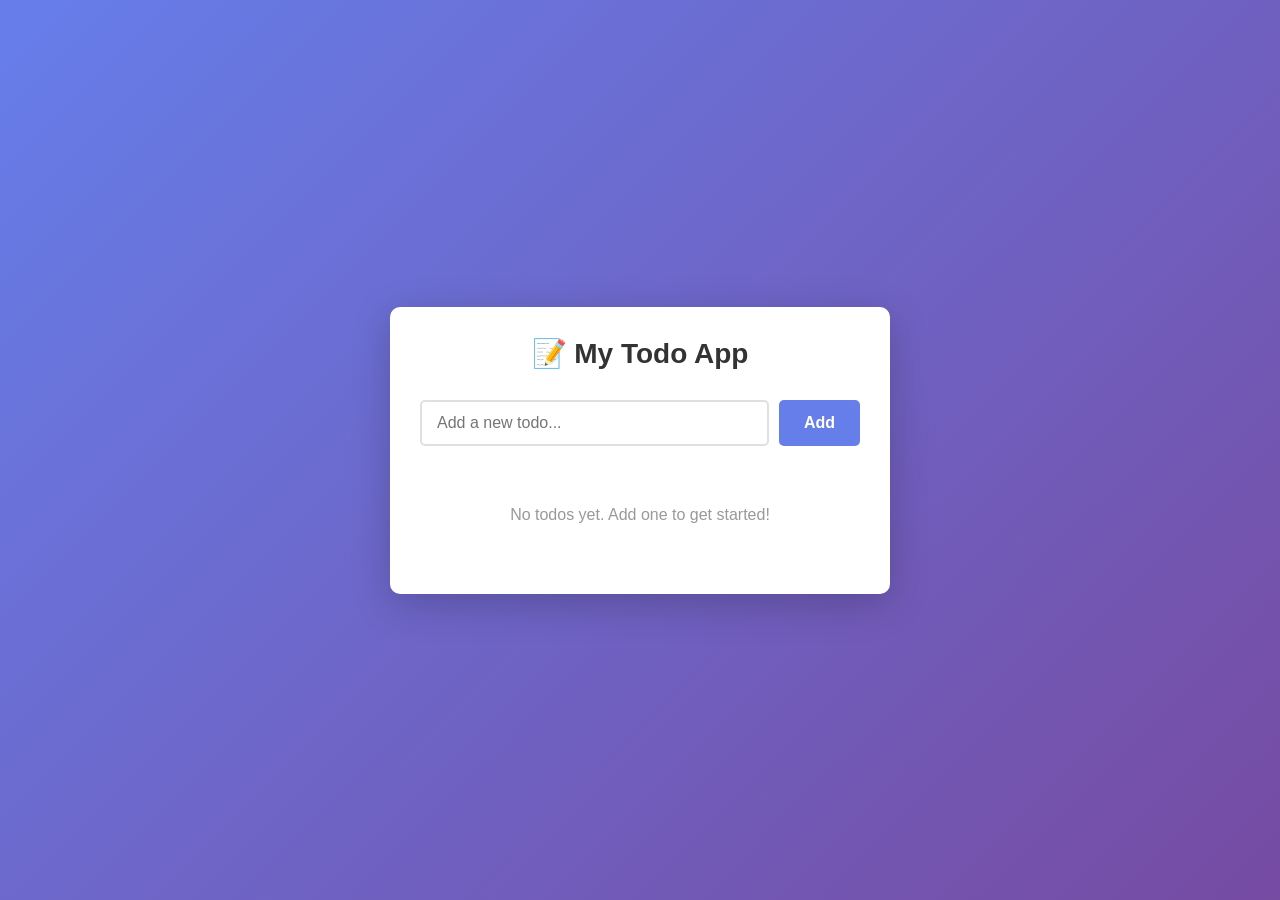
==== index.html @ 749473da "feat: 添加html文件" ====
<!DOCTYPE html>
<html lang="en">
<head>
    <meta charset="UTF-8">
    <meta name="viewport" content="width=device-width, initial-scale=1.0">
    <title>Simple Todo App</title>
    <style>
        * {
            margin: 0;
            padding: 0;
            box-sizing: border-box;
        }

        body {
            font-family: 'Segoe UI', Tahoma, Geneva, Verdana, sans-serif;
            background: linear-gradient(135deg, #667eea 0%, #764ba2 100%);
            min-height: 100vh;
            display: flex;
            justify-content: center;
            align-items: center;
            padding: 20px;
        }

        .container {
            background: white;
            border-radius: 10px;
            box-shadow: 0 10px 40px rgba(0, 0, 0, 0.2);
            width: 100%;
            max-width: 500px;
            padding: 30px;
        }

        h1 {
            color: #333;
            margin-bottom: 30px;
            text-align: center;
            font-size: 28px;
        }

        .input-container {
            display: flex;
            gap: 10px;
            margin-bottom: 20px;
        }

        #todoInput {
            flex: 1;
            padding: 12px 15px;
            border: 2px solid #e0e0e0;
            border-radius: 5px;
            font-size: 16px;
            transition: border-color 0.3s;
        }

        #todoInput:focus {
            outline: none;
            border-color: #667eea;
        }

        #addBtn {
            padding: 12px 25px;
            background: #667eea;
            color: white;
            border: none;
            border-radius: 5px;
            font-size: 16px;
            font-weight: bold;
            cursor: pointer;
            transition: background 0.3s;
        }

        #addBtn:hover {
            background: #5568d3;
        }

        #addBtn:active {
            transform: scale(0.98);
        }

        #todoList {
            list-style: none;
        }

        .todo-item {
            background: #f9f9f9;
            padding: 15px;
            margin-bottom: 10px;
            border-radius: 5px;
            display: flex;
            justify-content: space-between;
            align-items: center;
            border-left: 4px solid #667eea;
            transition: all 0.3s;
        }

        .todo-item:hover {
            background: #f0f0f0;
            box-shadow: 0 2px 8px rgba(0, 0, 0, 0.1);
        }

        .todo-text {
            color: #333;
            font-size: 16px;
            flex: 1;
        }

        .delete-btn {
            background: #ff6b6b;
            color: white;
            border: none;
            padding: 8px 12px;
            border-radius: 4px;
            cursor: pointer;
            font-size: 14px;
            transition: background 0.3s;
        }

        .delete-btn:hover {
            background: #ee5a52;
        }

        .empty-message {
            text-align: center;
            color: #999;
            padding: 40px 20px;
            font-size: 16px;
        }
    </style>
</head>
<body>
    <div class="container">
        <h1>📝 My Todo App</h1>
        
        <div class="input-container">
            <input 
                type="text" 
                id="todoInput" 
                placeholder="Add a new todo..."
            >
            <button id="addBtn">Add</button>
        </div>

        <ul id="todoList">
            <li class="empty-message">No todos yet. Add one to get started!</li>
        </ul>
    </div>

    <script>
        const todoInput = document.getElementById('todoInput');
        const addBtn = document.getElementById('addBtn');
        const todoList = document.getElementById('todoList');

        // Load todos from localStorage
        let todos = JSON.parse(localStorage.getItem('todos')) || [];

        // Render todos on page load
        renderTodos();

        // Add todo on button click
        addBtn.addEventListener('click', addTodo);

        // Add todo on Enter key press
        todoInput.addEventListener('keypress', (e) => {
            if (e.key === 'Enter') {
                addTodo();
            }
        });

        function addTodo() {
            const todoText = todoInput.value.trim();

            // Validate input
            if (todoText === '') {
                alert('Please enter a todo!');
                return;
            }

            // Add todo to array
            todos.push({
                id: Date.now(),
                text: todoText
            });

            // Save to localStorage
            saveTodos();

            // Clear input
            todoInput.value = '';
            todoInput.focus();

            // Re-render todos
            renderTodos();
        }

        function deleteTodo(id) {
            todos = todos.filter(todo => todo.id !== id);
            saveTodos();
            renderTodos();
        }

        function renderTodos() {
            todoList.innerHTML = '';

            if (todos.length === 0) {
                todoList.innerHTML = '<li class="empty-message">No todos yet. Add one to get started!</li>';
                return;
            }

            todos.forEach(todo => {
                const li = document.createElement('li');
                li.className = 'todo-item';
                li.innerHTML = `
                    <span class="todo-text">${escapeHtml(todo.text)}</span>
                    <button class="delete-btn" onclick="deleteTodo(${todo.id})">Delete</button>
                `;
                todoList.appendChild(li);
            });
        }

        function saveTodos() {
            localStorage.setItem('todos', JSON.stringify(todos));
        }

        function escapeHtml(text) {
            const div = document.createElement('div');
            div.textContent = text;
            return div.innerHTML;
        }
    </script>
</body>
</html>
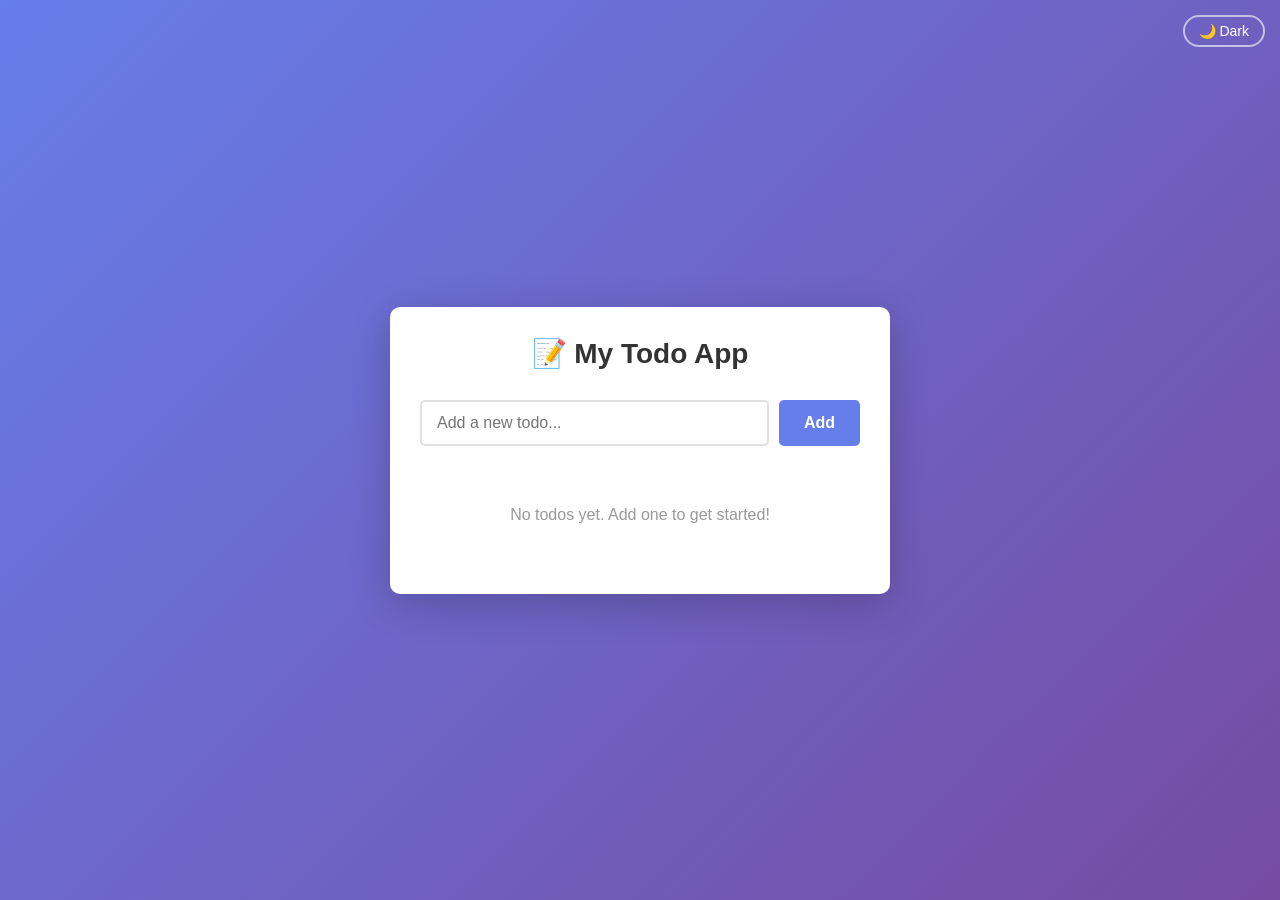
==== commit fb85bd33: "feat: 添加暗黑模式支持" ====
--- a/index.html
+++ b/index.html
@@ -125,9 +125,73 @@
             padding: 40px 20px;
             font-size: 16px;
         }
+
+        /* Dark theme */
+        body.dark {
+            background: linear-gradient(135deg, #1a1a2e 0%, #16213e 100%);
+        }
+
+        body.dark .container {
+            background: #1e1e2e;
+            box-shadow: 0 10px 40px rgba(0, 0, 0, 0.5);
+        }
+
+        body.dark h1 {
+            color: #e0e0e0;
+        }
+
+        body.dark #todoInput {
+            background: #2a2a3e;
+            border-color: #444;
+            color: #e0e0e0;
+        }
+
+        body.dark #todoInput:focus {
+            border-color: #667eea;
+        }
+
+        body.dark #todoInput::placeholder {
+            color: #888;
+        }
+
+        body.dark .todo-item {
+            background: #2a2a3e;
+        }
+
+        body.dark .todo-item:hover {
+            background: #333350;
+        }
+
+        body.dark .todo-text {
+            color: #e0e0e0;
+        }
+
+        body.dark .empty-message {
+            color: #666;
+        }
+
+        /* Theme toggle button */
+        .theme-toggle {
+            position: absolute;
+            top: 15px;
+            right: 15px;
+            background: none;
+            border: 2px solid rgba(255, 255, 255, 0.6);
+            border-radius: 20px;
+            padding: 6px 14px;
+            font-size: 14px;
+            cursor: pointer;
+            color: white;
+            transition: all 0.3s;
+        }
+
+        .theme-toggle:hover {
+            background: rgba(255, 255, 255, 0.15);
+        }
     </style>
 </head>
 <body>
+    <button class="theme-toggle" id="themeToggle">🌙 Dark</button>
     <div class="container">
         <h1>📝 My Todo App</h1>
         
@@ -149,6 +213,20 @@
         const todoInput = document.getElementById('todoInput');
         const addBtn = document.getElementById('addBtn');
         const todoList = document.getElementById('todoList');
+        const themeToggle = document.getElementById('themeToggle');
+
+        // Load and apply saved theme
+        if (localStorage.getItem('theme') === 'dark') {
+            document.body.classList.add('dark');
+            themeToggle.textContent = '☀️ Light';
+        }
+
+        themeToggle.addEventListener('click', () => {
+            document.body.classList.toggle('dark');
+            const isDark = document.body.classList.contains('dark');
+            themeToggle.textContent = isDark ? '☀️ Light' : '🌙 Dark';
+            localStorage.setItem('theme', isDark ? 'dark' : 'light');
+        });
 
         // Load todos from localStorage
         let todos = JSON.parse(localStorage.getItem('todos')) || [];
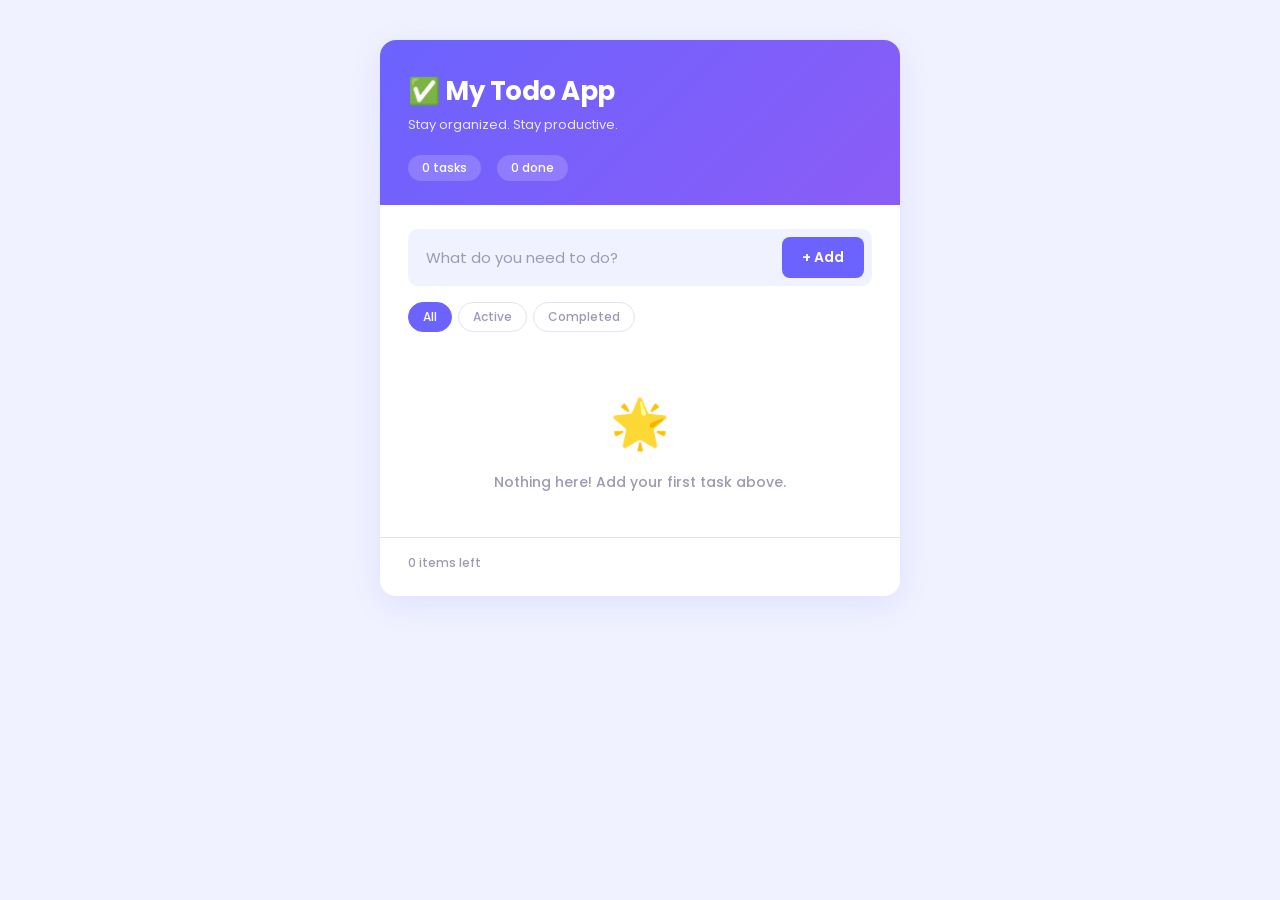
==== commit 2b308e7e: "Redesign todo app with modern UI, animations, and improved UX Agent-Logs-Url: https://github.com/luo" ====
--- a/index.html
+++ b/index.html
@@ -3,8 +3,28 @@
 <head>
     <meta charset="UTF-8">
     <meta name="viewport" content="width=device-width, initial-scale=1.0">
-    <title>Simple Todo App</title>
+    <title>My Todo App</title>
+    <link rel="preconnect" href="https://fonts.googleapis.com">
+    <link rel="preconnect" href="https://fonts.gstatic.com" crossorigin>
+    <link href="https://fonts.googleapis.com/css2?family=Poppins:wght@400;500;600;700&display=swap" rel="stylesheet">
     <style>
+        :root {
+            --primary: #6c63ff;
+            --primary-dark: #5a52d5;
+            --primary-light: #ede9ff;
+            --danger: #ff5c5c;
+            --danger-dark: #e04444;
+            --success: #2ec27e;
+            --bg: #f0f2ff;
+            --card: #ffffff;
+            --text: #2d2d48;
+            --text-muted: #9b9bb4;
+            --border: #e2e4f0;
+            --shadow: 0 8px 32px rgba(108, 99, 255, 0.12);
+            --radius: 16px;
+            --radius-sm: 10px;
+        }
+
         * {
             margin: 0;
             padding: 0;
@@ -12,287 +32,493 @@
         }
 
         body {
-            font-family: 'Segoe UI', Tahoma, Geneva, Verdana, sans-serif;
-            background: linear-gradient(135deg, #667eea 0%, #764ba2 100%);
+            font-family: 'Poppins', sans-serif;
+            background: var(--bg);
             min-height: 100vh;
             display: flex;
             justify-content: center;
-            align-items: center;
-            padding: 20px;
+            align-items: flex-start;
+            padding: 40px 20px;
         }
 
         .container {
-            background: white;
-            border-radius: 10px;
-            box-shadow: 0 10px 40px rgba(0, 0, 0, 0.2);
+            background: var(--card);
+            border-radius: var(--radius);
+            box-shadow: var(--shadow);
             width: 100%;
-            max-width: 500px;
-            padding: 30px;
-        }
-
-        h1 {
-            color: #333;
-            margin-bottom: 30px;
-            text-align: center;
-            font-size: 28px;
-        }
-
-        .input-container {
+            max-width: 520px;
+            overflow: hidden;
+        }
+
+        /* Header */
+        .app-header {
+            background: linear-gradient(135deg, var(--primary) 0%, #8b5cf6 100%);
+            padding: 32px 28px 24px;
+            color: white;
+        }
+
+        .app-header h1 {
+            font-size: 26px;
+            font-weight: 700;
+            letter-spacing: -0.5px;
+            margin-bottom: 4px;
+        }
+
+        .app-header .subtitle {
+            font-size: 13px;
+            font-weight: 400;
+            opacity: 0.85;
+        }
+
+        .stats-row {
+            display: flex;
+            gap: 16px;
+            margin-top: 20px;
+        }
+
+        .stat-badge {
+            background: rgba(255, 255, 255, 0.18);
+            border-radius: 20px;
+            padding: 4px 14px;
+            font-size: 12px;
+            font-weight: 500;
+            backdrop-filter: blur(4px);
+        }
+
+        /* Input area */
+        .input-section {
+            padding: 24px 28px 16px;
+        }
+
+        .input-wrapper {
             display: flex;
             gap: 10px;
-            margin-bottom: 20px;
+            background: var(--bg);
+            border-radius: var(--radius-sm);
+            padding: 6px 6px 6px 16px;
+            border: 2px solid transparent;
+            transition: border-color 0.25s, box-shadow 0.25s;
+        }
+
+        .input-wrapper:focus-within {
+            border-color: var(--primary);
+            box-shadow: 0 0 0 4px var(--primary-light);
+            background: #fff;
         }
 
         #todoInput {
             flex: 1;
-            padding: 12px 15px;
-            border: 2px solid #e0e0e0;
-            border-radius: 5px;
-            font-size: 16px;
-            transition: border-color 0.3s;
-        }
-
-        #todoInput:focus {
+            border: none;
+            background: transparent;
+            font-family: 'Poppins', sans-serif;
+            font-size: 15px;
+            color: var(--text);
             outline: none;
-            border-color: #667eea;
+        }
+
+        #todoInput::placeholder {
+            color: var(--text-muted);
         }
 
         #addBtn {
-            padding: 12px 25px;
-            background: #667eea;
+            padding: 10px 20px;
+            background: var(--primary);
             color: white;
             border: none;
-            border-radius: 5px;
-            font-size: 16px;
-            font-weight: bold;
+            border-radius: 8px;
+            font-family: 'Poppins', sans-serif;
+            font-size: 14px;
+            font-weight: 600;
             cursor: pointer;
-            transition: background 0.3s;
+            transition: background 0.2s, transform 0.15s, box-shadow 0.2s;
+            white-space: nowrap;
         }
 
         #addBtn:hover {
-            background: #5568d3;
+            background: var(--primary-dark);
+            box-shadow: 0 4px 12px rgba(108, 99, 255, 0.35);
         }
 
         #addBtn:active {
-            transform: scale(0.98);
+            transform: scale(0.96);
+        }
+
+        /* Filter tabs */
+        .filter-tabs {
+            display: flex;
+            gap: 6px;
+            padding: 0 28px 16px;
+        }
+
+        .filter-tab {
+            padding: 5px 14px;
+            border-radius: 20px;
+            font-family: 'Poppins', sans-serif;
+            font-size: 12px;
+            font-weight: 500;
+            cursor: pointer;
+            border: 1.5px solid var(--border);
+            background: transparent;
+            color: var(--text-muted);
+            transition: all 0.2s;
+        }
+
+        .filter-tab.active,
+        .filter-tab:hover {
+            background: var(--primary);
+            border-color: var(--primary);
+            color: #fff;
+        }
+
+        /* Todo list */
+        .list-section {
+            padding: 0 28px;
         }
 
         #todoList {
             list-style: none;
+            min-height: 60px;
+        }
+
+        @keyframes slideIn {
+            from {
+                opacity: 0;
+                transform: translateY(-12px) scale(0.97);
+            }
+            to {
+                opacity: 1;
+                transform: translateY(0) scale(1);
+            }
+        }
+
+        @keyframes slideOut {
+            from {
+                opacity: 1;
+                transform: translateX(0) scale(1);
+                max-height: 80px;
+                margin-bottom: 10px;
+            }
+            to {
+                opacity: 0;
+                transform: translateX(30px) scale(0.95);
+                max-height: 0;
+                margin-bottom: 0;
+            }
         }
 
         .todo-item {
-            background: #f9f9f9;
-            padding: 15px;
+            background: #fafafe;
+            padding: 14px 16px;
             margin-bottom: 10px;
-            border-radius: 5px;
+            border-radius: var(--radius-sm);
+            display: flex;
+            align-items: center;
+            gap: 12px;
+            border: 1.5px solid var(--border);
+            transition: border-color 0.2s, box-shadow 0.2s, background 0.2s;
+            animation: slideIn 0.28s cubic-bezier(0.34, 1.4, 0.64, 1) both;
+        }
+
+        .todo-item:hover {
+            border-color: var(--primary);
+            box-shadow: 0 2px 12px rgba(108, 99, 255, 0.1);
+            background: #fff;
+        }
+
+        .todo-item.removing {
+            animation: slideOut 0.25s ease forwards;
+            pointer-events: none;
+        }
+
+        /* Checkbox */
+        .todo-check {
+            appearance: none;
+            -webkit-appearance: none;
+            width: 20px;
+            height: 20px;
+            min-width: 20px;
+            border-radius: 6px;
+            border: 2px solid var(--border);
+            cursor: pointer;
+            display: grid;
+            place-items: center;
+            transition: background 0.2s, border-color 0.2s;
+            background: #fff;
+        }
+
+        .todo-check:checked {
+            background: var(--success);
+            border-color: var(--success);
+        }
+
+        .todo-check:checked::after {
+            content: '';
+            width: 5px;
+            height: 9px;
+            border: 2px solid white;
+            border-top: none;
+            border-left: none;
+            transform: rotate(45deg) translate(-1px, -1px);
+        }
+
+        .todo-check:hover:not(:checked) {
+            border-color: var(--primary);
+        }
+
+        .todo-text {
+            color: var(--text);
+            font-size: 15px;
+            font-weight: 400;
+            flex: 1;
+            word-break: break-word;
+            transition: color 0.2s, text-decoration 0.2s;
+        }
+
+        .todo-item.completed .todo-text {
+            color: var(--text-muted);
+            text-decoration: line-through;
+        }
+
+        .delete-btn {
+            background: transparent;
+            color: var(--text-muted);
+            border: none;
+            width: 30px;
+            height: 30px;
+            border-radius: 8px;
+            cursor: pointer;
+            font-size: 16px;
+            display: grid;
+            place-items: center;
+            flex-shrink: 0;
+            transition: background 0.2s, color 0.2s;
+        }
+
+        .delete-btn:hover {
+            background: #fff0f0;
+            color: var(--danger);
+        }
+
+        /* Empty state */
+        .empty-state {
+            text-align: center;
+            padding: 40px 20px 28px;
+        }
+
+        .empty-state .empty-icon {
+            font-size: 48px;
+            display: block;
+            margin-bottom: 12px;
+            animation: float 3s ease-in-out infinite;
+        }
+
+        @keyframes float {
+            0%, 100% { transform: translateY(0); }
+            50% { transform: translateY(-8px); }
+        }
+
+        .empty-state p {
+            color: var(--text-muted);
+            font-size: 14px;
+            font-weight: 500;
+        }
+
+        /* Footer */
+        .app-footer {
             display: flex;
             justify-content: space-between;
             align-items: center;
-            border-left: 4px solid #667eea;
-            transition: all 0.3s;
-        }
-
-        .todo-item:hover {
-            background: #f0f0f0;
-            box-shadow: 0 2px 8px rgba(0, 0, 0, 0.1);
-        }
-
-        .todo-text {
-            color: #333;
-            font-size: 16px;
-            flex: 1;
-        }
-
-        .delete-btn {
-            background: #ff6b6b;
-            color: white;
+            padding: 16px 28px 24px;
+            border-top: 1.5px solid var(--border);
+            margin-top: 16px;
+        }
+
+        .footer-count {
+            font-size: 12px;
+            color: var(--text-muted);
+            font-weight: 500;
+        }
+
+        #clearCompletedBtn {
+            background: transparent;
             border: none;
-            padding: 8px 12px;
-            border-radius: 4px;
+            font-family: 'Poppins', sans-serif;
+            font-size: 12px;
+            font-weight: 500;
+            color: var(--danger);
             cursor: pointer;
-            font-size: 14px;
-            transition: background 0.3s;
-        }
-
-        .delete-btn:hover {
-            background: #ee5a52;
-        }
-
-        .empty-message {
-            text-align: center;
-            color: #999;
-            padding: 40px 20px;
-            font-size: 16px;
-        }
-
-        /* Dark theme */
-        body.dark {
-            background: linear-gradient(135deg, #1a1a2e 0%, #16213e 100%);
-        }
-
-        body.dark .container {
-            background: #1e1e2e;
-            box-shadow: 0 10px 40px rgba(0, 0, 0, 0.5);
-        }
-
-        body.dark h1 {
-            color: #e0e0e0;
-        }
-
-        body.dark #todoInput {
-            background: #2a2a3e;
-            border-color: #444;
-            color: #e0e0e0;
-        }
-
-        body.dark #todoInput:focus {
-            border-color: #667eea;
-        }
-
-        body.dark #todoInput::placeholder {
-            color: #888;
-        }
-
-        body.dark .todo-item {
-            background: #2a2a3e;
-        }
-
-        body.dark .todo-item:hover {
-            background: #333350;
-        }
-
-        body.dark .todo-text {
-            color: #e0e0e0;
-        }
-
-        body.dark .empty-message {
-            color: #666;
-        }
-
-        /* Theme toggle button */
-        .theme-toggle {
-            position: absolute;
-            top: 15px;
-            right: 15px;
-            background: none;
-            border: 2px solid rgba(255, 255, 255, 0.6);
-            border-radius: 20px;
-            padding: 6px 14px;
-            font-size: 14px;
-            cursor: pointer;
-            color: white;
-            transition: all 0.3s;
-        }
-
-        .theme-toggle:hover {
-            background: rgba(255, 255, 255, 0.15);
+            padding: 4px 8px;
+            border-radius: 6px;
+            transition: background 0.2s;
+            display: none;
+        }
+
+        #clearCompletedBtn:hover {
+            background: #fff0f0;
         }
     </style>
 </head>
 <body>
-    <button class="theme-toggle" id="themeToggle">🌙 Dark</button>
     <div class="container">
-        <h1>📝 My Todo App</h1>
-        
-        <div class="input-container">
-            <input 
-                type="text" 
-                id="todoInput" 
-                placeholder="Add a new todo..."
-            >
-            <button id="addBtn">Add</button>
+        <header class="app-header">
+            <h1>✅ My Todo App</h1>
+            <p class="subtitle">Stay organized. Stay productive.</p>
+            <div class="stats-row">
+                <span class="stat-badge" id="totalBadge">0 tasks</span>
+                <span class="stat-badge" id="doneBadge">0 done</span>
+            </div>
+        </header>
+
+        <section class="input-section">
+            <div class="input-wrapper">
+                <input
+                    type="text"
+                    id="todoInput"
+                    placeholder="What do you need to do?"
+                    autocomplete="off"
+                >
+                <button id="addBtn">+ Add</button>
+            </div>
+        </section>
+
+        <div class="filter-tabs">
+            <button class="filter-tab active" data-filter="all">All</button>
+            <button class="filter-tab" data-filter="active">Active</button>
+            <button class="filter-tab" data-filter="completed">Completed</button>
         </div>
 
-        <ul id="todoList">
-            <li class="empty-message">No todos yet. Add one to get started!</li>
-        </ul>
+        <section class="list-section">
+            <ul id="todoList"></ul>
+        </section>
+
+        <footer class="app-footer">
+            <span class="footer-count" id="footerCount"></span>
+            <button id="clearCompletedBtn">Clear completed</button>
+        </footer>
     </div>
 
     <script>
         const todoInput = document.getElementById('todoInput');
         const addBtn = document.getElementById('addBtn');
         const todoList = document.getElementById('todoList');
-        const themeToggle = document.getElementById('themeToggle');
-
-        // Load and apply saved theme
-        if (localStorage.getItem('theme') === 'dark') {
-            document.body.classList.add('dark');
-            themeToggle.textContent = '☀️ Light';
-        }
-
-        themeToggle.addEventListener('click', () => {
-            document.body.classList.toggle('dark');
-            const isDark = document.body.classList.contains('dark');
-            themeToggle.textContent = isDark ? '☀️ Light' : '🌙 Dark';
-            localStorage.setItem('theme', isDark ? 'dark' : 'light');
+        const totalBadge = document.getElementById('totalBadge');
+        const doneBadge = document.getElementById('doneBadge');
+        const footerCount = document.getElementById('footerCount');
+        const clearCompletedBtn = document.getElementById('clearCompletedBtn');
+        const filterTabs = document.querySelectorAll('.filter-tab');
+
+        let todos = JSON.parse(localStorage.getItem('todos')) || [];
+        let currentFilter = 'all';
+
+        // Migrate old todos that may not have a `completed` field
+        todos = todos.map(t => ({ ...t, completed: t.completed ?? false }));
+
+        renderTodos();
+
+        addBtn.addEventListener('click', addTodo);
+        todoInput.addEventListener('keypress', (e) => {
+            if (e.key === 'Enter') addTodo();
         });
 
-        // Load todos from localStorage
-        let todos = JSON.parse(localStorage.getItem('todos')) || [];
-
-        // Render todos on page load
-        renderTodos();
-
-        // Add todo on button click
-        addBtn.addEventListener('click', addTodo);
-
-        // Add todo on Enter key press
-        todoInput.addEventListener('keypress', (e) => {
-            if (e.key === 'Enter') {
-                addTodo();
-            }
+        filterTabs.forEach(tab => {
+            tab.addEventListener('click', () => {
+                filterTabs.forEach(t => t.classList.remove('active'));
+                tab.classList.add('active');
+                currentFilter = tab.dataset.filter;
+                renderTodos();
+            });
+        });
+
+        clearCompletedBtn.addEventListener('click', () => {
+            todos = todos.filter(t => !t.completed);
+            saveTodos();
+            renderTodos();
         });
 
         function addTodo() {
             const todoText = todoInput.value.trim();
-
-            // Validate input
             if (todoText === '') {
-                alert('Please enter a todo!');
+                todoInput.focus();
+                todoInput.classList.add('shake');
+                setTimeout(() => todoInput.classList.remove('shake'), 400);
                 return;
             }
 
-            // Add todo to array
-            todos.push({
+            todos.unshift({
                 id: Date.now(),
-                text: todoText
+                text: todoText,
+                completed: false
             });
 
-            // Save to localStorage
             saveTodos();
-
-            // Clear input
             todoInput.value = '';
             todoInput.focus();
-
-            // Re-render todos
             renderTodos();
         }
 
+        function toggleTodo(id) {
+            const todo = todos.find(t => t.id === id);
+            if (todo) {
+                todo.completed = !todo.completed;
+                saveTodos();
+                renderTodos();
+            }
+        }
+
         function deleteTodo(id) {
-            todos = todos.filter(todo => todo.id !== id);
-            saveTodos();
-            renderTodos();
+            const item = document.querySelector(`[data-id="${id}"]`);
+            if (item) {
+                item.classList.add('removing');
+                item.addEventListener('animationend', () => {
+                    todos = todos.filter(t => t.id !== id);
+                    saveTodos();
+                    renderTodos();
+                }, { once: true });
+            }
         }
 
         function renderTodos() {
             todoList.innerHTML = '';
 
-            if (todos.length === 0) {
-                todoList.innerHTML = '<li class="empty-message">No todos yet. Add one to get started!</li>';
-                return;
-            }
-
-            todos.forEach(todo => {
-                const li = document.createElement('li');
-                li.className = 'todo-item';
-                li.innerHTML = `
-                    <span class="todo-text">${escapeHtml(todo.text)}</span>
-                    <button class="delete-btn" onclick="deleteTodo(${todo.id})">Delete</button>
+            const filtered = todos.filter(t => {
+                if (currentFilter === 'active') return !t.completed;
+                if (currentFilter === 'completed') return t.completed;
+                return true;
+            });
+
+            if (filtered.length === 0) {
+                const emptyEl = document.createElement('li');
+                emptyEl.innerHTML = `
+                    <div class="empty-state">
+                        <span class="empty-icon">${currentFilter === 'completed' ? '🏆' : '🌟'}</span>
+                        <p>${currentFilter === 'completed' ? 'No completed tasks yet.' : 'Nothing here! Add your first task above.'}</p>
+                    </div>
                 `;
-                todoList.appendChild(li);
-            });
+                todoList.appendChild(emptyEl);
+            } else {
+                filtered.forEach(todo => {
+                    const li = document.createElement('li');
+                    li.className = 'todo-item' + (todo.completed ? ' completed' : '');
+                    li.dataset.id = todo.id;
+                    li.innerHTML = `
+                        <input type="checkbox" class="todo-check" ${todo.completed ? 'checked' : ''} onchange="toggleTodo(${todo.id})">
+                        <span class="todo-text">${escapeHtml(todo.text)}</span>
+                        <button class="delete-btn" onclick="deleteTodo(${todo.id})" title="Delete">🗑</button>
+                    `;
+                    todoList.appendChild(li);
+                });
+            }
+
+            // Update stats
+            const total = todos.length;
+            const done = todos.filter(t => t.completed).length;
+            const active = total - done;
+
+            totalBadge.textContent = `${total} task${total !== 1 ? 's' : ''}`;
+            doneBadge.textContent = `${done} done`;
+            footerCount.textContent = `${active} item${active !== 1 ? 's' : ''} left`;
+
+            clearCompletedBtn.style.display = done > 0 ? 'inline-block' : 'none';
         }
 
         function saveTodos() {
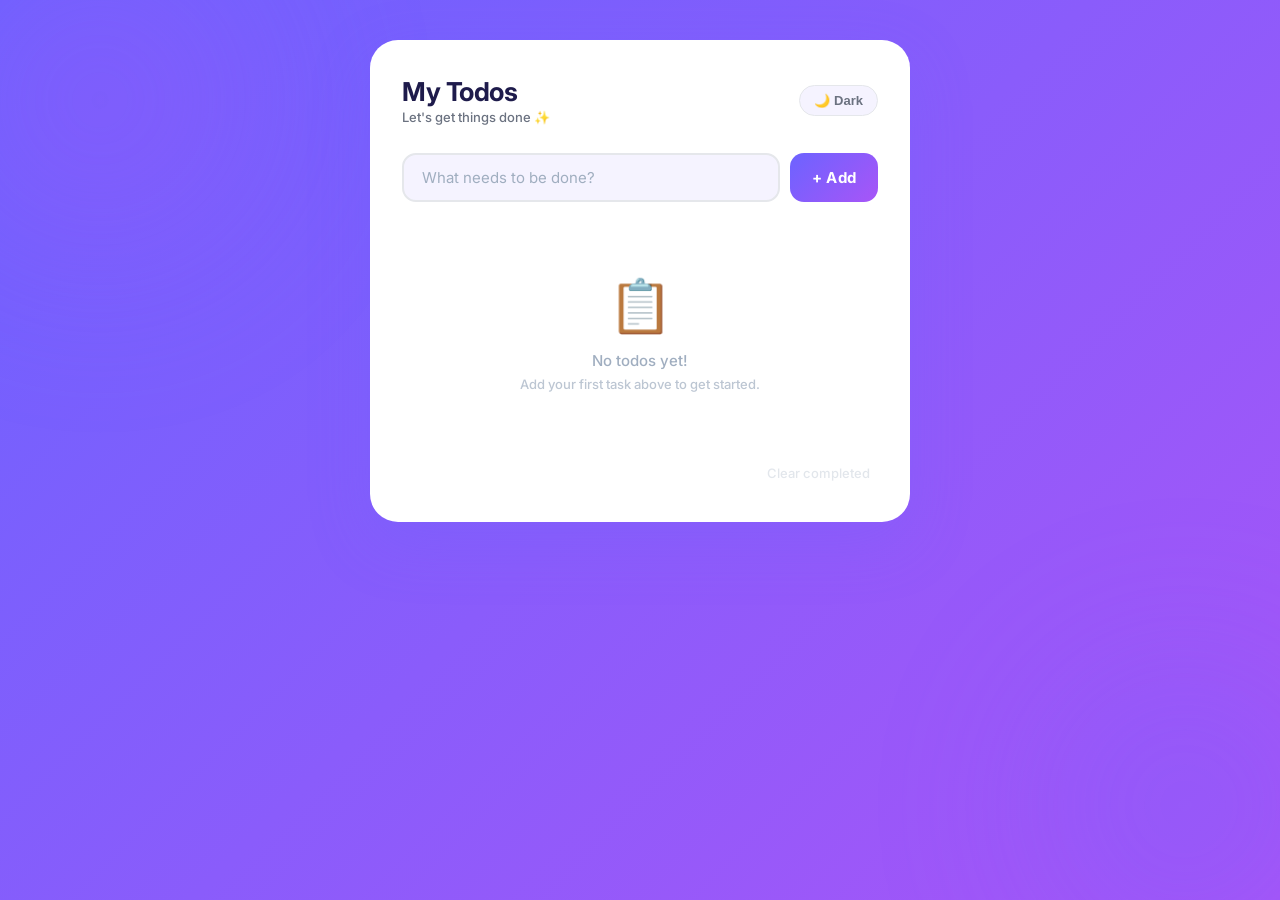
==== commit 091fc32f: "Redesign todo app with modern layout, animations, and UX improvements Agent-Logs-Url: https://github" ====
--- a/index.html
+++ b/index.html
@@ -6,23 +6,46 @@
     <title>My Todo App</title>
     <link rel="preconnect" href="https://fonts.googleapis.com">
     <link rel="preconnect" href="https://fonts.gstatic.com" crossorigin>
-    <link href="https://fonts.googleapis.com/css2?family=Poppins:wght@400;500;600;700&display=swap" rel="stylesheet">
+    <link href="https://fonts.googleapis.com/css2?family=Inter:wght@400;500;600;700&display=swap" rel="stylesheet">
     <style>
         :root {
             --primary: #6c63ff;
             --primary-dark: #5a52d5;
             --primary-light: #ede9ff;
-            --danger: #ff5c5c;
-            --danger-dark: #e04444;
-            --success: #2ec27e;
-            --bg: #f0f2ff;
-            --card: #ffffff;
-            --text: #2d2d48;
-            --text-muted: #9b9bb4;
-            --border: #e2e4f0;
-            --shadow: 0 8px 32px rgba(108, 99, 255, 0.12);
-            --radius: 16px;
-            --radius-sm: 10px;
+            --danger: #ff5c7c;
+            --danger-dark: #e0486a;
+            --success: #22c55e;
+            --bg-gradient-start: #6c63ff;
+            --bg-gradient-end: #a855f7;
+            --surface: #ffffff;
+            --surface-2: #f5f3ff;
+            --surface-3: #ede9ff;
+            --text-primary: #1e1b4b;
+            --text-secondary: #6b7280;
+            --text-muted: #a0aec0;
+            --border: #e5e7eb;
+            --shadow: 0 20px 60px rgba(108, 99, 255, 0.25);
+            --radius-sm: 8px;
+            --radius-md: 14px;
+            --radius-lg: 20px;
+            --radius-xl: 28px;
+            --transition: 0.25s cubic-bezier(0.4, 0, 0.2, 1);
+        }
+
+        body.dark {
+            --primary: #818cf8;
+            --primary-dark: #6d75f0;
+            --primary-light: #1e1b4b;
+            --bg-gradient-start: #0f0e17;
+            --bg-gradient-end: #1a1040;
+            --surface: #1a1832;
+            --surface-2: #221f3d;
+            --surface-3: #2d2a4a;
+            --text-primary: #e2e8f0;
+            --text-secondary: #94a3b8;
+            --text-muted: #64748b;
+            --border: #2d2a4a;
+            --shadow: 0 20px 60px rgba(0, 0, 0, 0.5);
         }
 
         * {
@@ -32,403 +55,552 @@
         }
 
         body {
-            font-family: 'Poppins', sans-serif;
-            background: var(--bg);
+            font-family: 'Inter', 'Segoe UI', sans-serif;
+            background: linear-gradient(135deg, var(--bg-gradient-start) 0%, var(--bg-gradient-end) 100%);
             min-height: 100vh;
             display: flex;
             justify-content: center;
             align-items: flex-start;
             padding: 40px 20px;
+            transition: background var(--transition);
+        }
+
+        /* Animated background blobs */
+        body::before,
+        body::after {
+            content: '';
+            position: fixed;
+            border-radius: 50%;
+            filter: blur(80px);
+            opacity: 0.35;
+            pointer-events: none;
+            animation: floatBlob 8s ease-in-out infinite alternate;
+        }
+
+        body::before {
+            width: 400px;
+            height: 400px;
+            background: radial-gradient(circle, #a855f7, transparent);
+            top: -100px;
+            left: -100px;
+        }
+
+        body::after {
+            width: 350px;
+            height: 350px;
+            background: radial-gradient(circle, #6c63ff, transparent);
+            bottom: -80px;
+            right: -80px;
+            animation-delay: -4s;
+        }
+
+        @keyframes floatBlob {
+            0% { transform: translate(0, 0) scale(1); }
+            100% { transform: translate(30px, 20px) scale(1.1); }
         }
 
         .container {
-            background: var(--card);
-            border-radius: var(--radius);
+            background: var(--surface);
+            border-radius: var(--radius-xl);
             box-shadow: var(--shadow);
             width: 100%;
-            max-width: 520px;
-            overflow: hidden;
+            max-width: 540px;
+            padding: 36px 32px;
+            position: relative;
+            transition: background var(--transition), box-shadow var(--transition);
+            animation: slideUp 0.5s cubic-bezier(0.4, 0, 0.2, 1);
+        }
+
+        @keyframes slideUp {
+            from { opacity: 0; transform: translateY(30px); }
+            to { opacity: 1; transform: translateY(0); }
         }
 
         /* Header */
         .app-header {
-            background: linear-gradient(135deg, var(--primary) 0%, #8b5cf6 100%);
-            padding: 32px 28px 24px;
-            color: white;
-        }
-
-        .app-header h1 {
+            display: flex;
+            align-items: center;
+            justify-content: space-between;
+            margin-bottom: 28px;
+        }
+
+        .header-left {
+            display: flex;
+            flex-direction: column;
+            gap: 2px;
+        }
+
+        h1 {
+            color: var(--text-primary);
             font-size: 26px;
             font-weight: 700;
             letter-spacing: -0.5px;
-            margin-bottom: 4px;
-        }
-
-        .app-header .subtitle {
+            line-height: 1.2;
+            transition: color var(--transition);
+        }
+
+        .subtitle {
+            color: var(--text-secondary);
             font-size: 13px;
-            font-weight: 400;
-            opacity: 0.85;
-        }
-
-        .stats-row {
-            display: flex;
-            gap: 16px;
-            margin-top: 20px;
-        }
-
-        .stat-badge {
-            background: rgba(255, 255, 255, 0.18);
-            border-radius: 20px;
-            padding: 4px 14px;
+            font-weight: 500;
+            transition: color var(--transition);
+        }
+
+        /* Theme toggle */
+        .theme-toggle {
+            background: var(--surface-2);
+            border: 1.5px solid var(--border);
+            border-radius: 50px;
+            padding: 7px 14px;
+            font-size: 13px;
+            font-weight: 600;
+            cursor: pointer;
+            color: var(--text-secondary);
+            transition: all var(--transition);
+            display: flex;
+            align-items: center;
+            gap: 5px;
+            white-space: nowrap;
+        }
+
+        .theme-toggle:hover {
+            background: var(--primary-light);
+            border-color: var(--primary);
+            color: var(--primary);
+            transform: translateY(-1px);
+        }
+
+        /* Progress bar */
+        .progress-section {
+            margin-bottom: 24px;
+        }
+
+        .progress-header {
+            display: flex;
+            justify-content: space-between;
+            align-items: center;
+            margin-bottom: 8px;
+        }
+
+        .progress-label {
             font-size: 12px;
-            font-weight: 500;
-            backdrop-filter: blur(4px);
+            font-weight: 600;
+            color: var(--text-secondary);
+            text-transform: uppercase;
+            letter-spacing: 0.5px;
+        }
+
+        .progress-count {
+            font-size: 12px;
+            font-weight: 600;
+            color: var(--primary);
+        }
+
+        .progress-bar-track {
+            height: 6px;
+            background: var(--surface-3);
+            border-radius: 99px;
+            overflow: hidden;
+        }
+
+        .progress-bar-fill {
+            height: 100%;
+            background: linear-gradient(90deg, var(--primary), #a855f7);
+            border-radius: 99px;
+            transition: width 0.5s cubic-bezier(0.4, 0, 0.2, 1);
+            width: 0%;
         }
 
         /* Input area */
-        .input-section {
-            padding: 24px 28px 16px;
-        }
-
-        .input-wrapper {
+        .input-container {
             display: flex;
             gap: 10px;
-            background: var(--bg);
-            border-radius: var(--radius-sm);
-            padding: 6px 6px 6px 16px;
-            border: 2px solid transparent;
-            transition: border-color 0.25s, box-shadow 0.25s;
-        }
-
-        .input-wrapper:focus-within {
-            border-color: var(--primary);
-            box-shadow: 0 0 0 4px var(--primary-light);
-            background: #fff;
+            margin-bottom: 24px;
         }
 
         #todoInput {
             flex: 1;
-            border: none;
-            background: transparent;
-            font-family: 'Poppins', sans-serif;
+            padding: 13px 18px;
+            border: 2px solid var(--border);
+            border-radius: var(--radius-md);
             font-size: 15px;
-            color: var(--text);
-            outline: none;
+            font-family: 'Inter', sans-serif;
+            font-weight: 500;
+            background: var(--surface-2);
+            color: var(--text-primary);
+            transition: all var(--transition);
         }
 
         #todoInput::placeholder {
             color: var(--text-muted);
+            font-weight: 400;
+        }
+
+        #todoInput:focus {
+            outline: none;
+            border-color: var(--primary);
+            background: var(--surface);
+            box-shadow: 0 0 0 4px rgba(108, 99, 255, 0.12);
         }
 
         #addBtn {
-            padding: 10px 20px;
-            background: var(--primary);
+            padding: 13px 22px;
+            background: linear-gradient(135deg, var(--primary), #a855f7);
             color: white;
             border: none;
-            border-radius: 8px;
-            font-family: 'Poppins', sans-serif;
-            font-size: 14px;
+            border-radius: var(--radius-md);
+            font-size: 15px;
+            font-family: 'Inter', sans-serif;
+            font-weight: 700;
+            cursor: pointer;
+            transition: all var(--transition);
+            white-space: nowrap;
+            letter-spacing: 0.2px;
+        }
+
+        #addBtn:hover {
+            transform: translateY(-2px);
+            box-shadow: 0 8px 20px rgba(108, 99, 255, 0.4);
+        }
+
+        #addBtn:active {
+            transform: translateY(0) scale(0.97);
+            box-shadow: none;
+        }
+
+        /* Filter tabs */
+        .filter-tabs {
+            display: flex;
+            gap: 6px;
+            margin-bottom: 18px;
+            background: var(--surface-2);
+            border-radius: var(--radius-md);
+            padding: 5px;
+        }
+
+        .filter-tab {
+            flex: 1;
+            padding: 7px 10px;
+            border: none;
+            border-radius: var(--radius-sm);
+            font-size: 13px;
+            font-family: 'Inter', sans-serif;
             font-weight: 600;
             cursor: pointer;
-            transition: background 0.2s, transform 0.15s, box-shadow 0.2s;
-            white-space: nowrap;
-        }
-
-        #addBtn:hover {
-            background: var(--primary-dark);
-            box-shadow: 0 4px 12px rgba(108, 99, 255, 0.35);
-        }
-
-        #addBtn:active {
-            transform: scale(0.96);
-        }
-
-        /* Filter tabs */
-        .filter-tabs {
-            display: flex;
-            gap: 6px;
-            padding: 0 28px 16px;
-        }
-
-        .filter-tab {
-            padding: 5px 14px;
-            border-radius: 20px;
-            font-family: 'Poppins', sans-serif;
-            font-size: 12px;
-            font-weight: 500;
-            cursor: pointer;
-            border: 1.5px solid var(--border);
+            color: var(--text-secondary);
             background: transparent;
-            color: var(--text-muted);
-            transition: all 0.2s;
-        }
-
-        .filter-tab.active,
-        .filter-tab:hover {
-            background: var(--primary);
-            border-color: var(--primary);
-            color: #fff;
+            transition: all var(--transition);
+        }
+
+        .filter-tab.active {
+            background: var(--surface);
+            color: var(--primary);
+            box-shadow: 0 2px 8px rgba(0, 0, 0, 0.08);
+        }
+
+        .filter-tab:hover:not(.active) {
+            color: var(--text-primary);
         }
 
         /* Todo list */
-        .list-section {
-            padding: 0 28px;
-        }
-
         #todoList {
             list-style: none;
-            min-height: 60px;
-        }
-
-        @keyframes slideIn {
-            from {
-                opacity: 0;
-                transform: translateY(-12px) scale(0.97);
-            }
-            to {
-                opacity: 1;
-                transform: translateY(0) scale(1);
-            }
-        }
-
-        @keyframes slideOut {
-            from {
-                opacity: 1;
-                transform: translateX(0) scale(1);
-                max-height: 80px;
-                margin-bottom: 10px;
-            }
-            to {
-                opacity: 0;
-                transform: translateX(30px) scale(0.95);
-                max-height: 0;
-                margin-bottom: 0;
-            }
+            display: flex;
+            flex-direction: column;
+            gap: 10px;
         }
 
         .todo-item {
-            background: #fafafe;
+            background: var(--surface-2);
             padding: 14px 16px;
-            margin-bottom: 10px;
-            border-radius: var(--radius-sm);
+            border-radius: var(--radius-md);
             display: flex;
             align-items: center;
             gap: 12px;
-            border: 1.5px solid var(--border);
-            transition: border-color 0.2s, box-shadow 0.2s, background 0.2s;
-            animation: slideIn 0.28s cubic-bezier(0.34, 1.4, 0.64, 1) both;
+            border: 1.5px solid transparent;
+            transition: all var(--transition);
+            animation: itemEnter 0.35s cubic-bezier(0.4, 0, 0.2, 1);
+            position: relative;
+            overflow: hidden;
+        }
+
+        @keyframes itemEnter {
+            from { opacity: 0; transform: translateY(-10px) scale(0.98); }
+            to { opacity: 1; transform: translateY(0) scale(1); }
+        }
+
+        .todo-item.removing {
+            animation: itemExit 0.3s cubic-bezier(0.4, 0, 0.2, 1) forwards;
+        }
+
+        @keyframes itemExit {
+            to { opacity: 0; transform: translateX(20px) scale(0.96); max-height: 0; padding: 0; margin: 0; }
         }
 
         .todo-item:hover {
             border-color: var(--primary);
-            box-shadow: 0 2px 12px rgba(108, 99, 255, 0.1);
-            background: #fff;
-        }
-
-        .todo-item.removing {
-            animation: slideOut 0.25s ease forwards;
-            pointer-events: none;
+            background: var(--surface-3);
+            transform: translateX(3px);
+            box-shadow: 0 4px 16px rgba(108, 99, 255, 0.1);
+        }
+
+        .todo-item.completed {
+            opacity: 0.7;
+        }
+
+        .todo-item.completed .todo-text {
+            text-decoration: line-through;
+            color: var(--text-muted);
         }
 
         /* Checkbox */
-        .todo-check {
+        .todo-checkbox {
+            width: 20px;
+            height: 20px;
+            border-radius: 6px;
+            border: 2px solid var(--border);
+            background: var(--surface);
+            cursor: pointer;
+            flex-shrink: 0;
+            transition: all var(--transition);
+            display: flex;
+            align-items: center;
+            justify-content: center;
             appearance: none;
             -webkit-appearance: none;
-            width: 20px;
-            height: 20px;
-            min-width: 20px;
-            border-radius: 6px;
-            border: 2px solid var(--border);
-            cursor: pointer;
-            display: grid;
-            place-items: center;
-            transition: background 0.2s, border-color 0.2s;
-            background: #fff;
-        }
-
-        .todo-check:checked {
-            background: var(--success);
-            border-color: var(--success);
-        }
-
-        .todo-check:checked::after {
-            content: '';
-            width: 5px;
-            height: 9px;
-            border: 2px solid white;
-            border-top: none;
-            border-left: none;
-            transform: rotate(45deg) translate(-1px, -1px);
-        }
-
-        .todo-check:hover:not(:checked) {
+        }
+
+        .todo-checkbox:checked {
+            background: linear-gradient(135deg, var(--primary), #a855f7);
             border-color: var(--primary);
         }
 
+        .todo-checkbox:checked::after {
+            content: '✓';
+            color: white;
+            font-size: 12px;
+            font-weight: 700;
+        }
+
+        .todo-checkbox:hover {
+            border-color: var(--primary);
+            box-shadow: 0 0 0 3px rgba(108, 99, 255, 0.15);
+        }
+
         .todo-text {
-            color: var(--text);
+            color: var(--text-primary);
             font-size: 15px;
-            font-weight: 400;
+            font-weight: 500;
             flex: 1;
             word-break: break-word;
-            transition: color 0.2s, text-decoration 0.2s;
-        }
-
-        .todo-item.completed .todo-text {
-            color: var(--text-muted);
-            text-decoration: line-through;
+            transition: all var(--transition);
+            line-height: 1.4;
         }
 
         .delete-btn {
             background: transparent;
             color: var(--text-muted);
             border: none;
-            width: 30px;
-            height: 30px;
-            border-radius: 8px;
+            padding: 6px 8px;
+            border-radius: var(--radius-sm);
             cursor: pointer;
             font-size: 16px;
-            display: grid;
-            place-items: center;
+            line-height: 1;
+            transition: all var(--transition);
             flex-shrink: 0;
-            transition: background 0.2s, color 0.2s;
+            opacity: 0;
+        }
+
+        .todo-item:hover .delete-btn {
+            opacity: 1;
         }
 
         .delete-btn:hover {
-            background: #fff0f0;
+            background: rgba(255, 92, 124, 0.12);
             color: var(--danger);
+            transform: scale(1.15);
         }
 
         /* Empty state */
         .empty-state {
             text-align: center;
-            padding: 40px 20px 28px;
+            padding: 48px 20px;
+            animation: fadeIn 0.4s ease;
+        }
+
+        @keyframes fadeIn {
+            from { opacity: 0; }
+            to { opacity: 1; }
         }
 
         .empty-state .empty-icon {
-            font-size: 48px;
+            font-size: 52px;
+            margin-bottom: 14px;
             display: block;
-            margin-bottom: 12px;
-            animation: float 3s ease-in-out infinite;
-        }
-
-        @keyframes float {
+            animation: bounce 2s ease infinite;
+        }
+
+        @keyframes bounce {
             0%, 100% { transform: translateY(0); }
             50% { transform: translateY(-8px); }
         }
 
         .empty-state p {
             color: var(--text-muted);
-            font-size: 14px;
+            font-size: 15px;
             font-weight: 500;
         }
 
-        /* Footer */
-        .app-footer {
-            display: flex;
-            justify-content: space-between;
-            align-items: center;
-            padding: 16px 28px 24px;
-            border-top: 1.5px solid var(--border);
-            margin-top: 16px;
-        }
-
-        .footer-count {
-            font-size: 12px;
+        .empty-state .empty-hint {
             color: var(--text-muted);
-            font-weight: 500;
-        }
-
-        #clearCompletedBtn {
+            font-size: 13px;
+            margin-top: 6px;
+            opacity: 0.7;
+        }
+
+        /* Footer actions */
+        .footer-actions {
+            margin-top: 20px;
+            display: flex;
+            justify-content: flex-end;
+        }
+
+        .clear-btn {
             background: transparent;
             border: none;
-            font-family: 'Poppins', sans-serif;
-            font-size: 12px;
+            color: var(--text-muted);
+            font-size: 13px;
+            font-family: 'Inter', sans-serif;
             font-weight: 500;
+            cursor: pointer;
+            padding: 5px 8px;
+            border-radius: var(--radius-sm);
+            transition: all var(--transition);
+        }
+
+        .clear-btn:hover {
             color: var(--danger);
-            cursor: pointer;
-            padding: 4px 8px;
-            border-radius: 6px;
-            transition: background 0.2s;
-            display: none;
-        }
-
-        #clearCompletedBtn:hover {
-            background: #fff0f0;
+            background: rgba(255, 92, 124, 0.08);
+        }
+
+        .clear-btn:disabled {
+            opacity: 0.3;
+            cursor: default;
+        }
+
+        .clear-btn:disabled:hover {
+            color: var(--text-muted);
+            background: transparent;
+        }
+
+        /* Validation shake */
+        @keyframes shake {
+            0%, 100% { transform: translateX(0); }
+            20%, 60% { transform: translateX(-6px); }
+            40%, 80% { transform: translateX(6px); }
+        }
+
+        .shake {
+            animation: shake 0.4s ease;
+            border-color: var(--danger) !important;
         }
     </style>
 </head>
 <body>
     <div class="container">
         <header class="app-header">
-            <h1>✅ My Todo App</h1>
-            <p class="subtitle">Stay organized. Stay productive.</p>
-            <div class="stats-row">
-                <span class="stat-badge" id="totalBadge">0 tasks</span>
-                <span class="stat-badge" id="doneBadge">0 done</span>
+            <div class="header-left">
+                <h1>My Todos</h1>
+                <span class="subtitle" id="subtitleText">Let's get things done ✨</span>
             </div>
+            <button class="theme-toggle" id="themeToggle">🌙 Dark</button>
         </header>
 
-        <section class="input-section">
-            <div class="input-wrapper">
-                <input
-                    type="text"
-                    id="todoInput"
-                    placeholder="What do you need to do?"
-                    autocomplete="off"
-                >
-                <button id="addBtn">+ Add</button>
+        <div class="progress-section" id="progressSection" style="display:none">
+            <div class="progress-header">
+                <span class="progress-label">Progress</span>
+                <span class="progress-count" id="progressCount">0 / 0 done</span>
             </div>
-        </section>
-
-        <div class="filter-tabs">
+            <div class="progress-bar-track">
+                <div class="progress-bar-fill" id="progressFill"></div>
+            </div>
+        </div>
+
+        <div class="input-container">
+            <input
+                type="text"
+                id="todoInput"
+                placeholder="What needs to be done?"
+                maxlength="200"
+            >
+            <button id="addBtn">+ Add</button>
+        </div>
+
+        <div class="filter-tabs" id="filterTabs" style="display:none">
             <button class="filter-tab active" data-filter="all">All</button>
             <button class="filter-tab" data-filter="active">Active</button>
-            <button class="filter-tab" data-filter="completed">Completed</button>
+            <button class="filter-tab" data-filter="completed">Done</button>
         </div>
 
-        <section class="list-section">
-            <ul id="todoList"></ul>
-        </section>
-
-        <footer class="app-footer">
-            <span class="footer-count" id="footerCount"></span>
-            <button id="clearCompletedBtn">Clear completed</button>
-        </footer>
+        <ul id="todoList"></ul>
+
+        <div class="footer-actions">
+            <button class="clear-btn" id="clearCompleted" disabled>Clear completed</button>
+        </div>
     </div>
 
     <script>
         const todoInput = document.getElementById('todoInput');
         const addBtn = document.getElementById('addBtn');
         const todoList = document.getElementById('todoList');
-        const totalBadge = document.getElementById('totalBadge');
-        const doneBadge = document.getElementById('doneBadge');
-        const footerCount = document.getElementById('footerCount');
-        const clearCompletedBtn = document.getElementById('clearCompletedBtn');
-        const filterTabs = document.querySelectorAll('.filter-tab');
-
+        const themeToggle = document.getElementById('themeToggle');
+        const progressSection = document.getElementById('progressSection');
+        const progressFill = document.getElementById('progressFill');
+        const progressCount = document.getElementById('progressCount');
+        const filterTabs = document.getElementById('filterTabs');
+        const clearCompletedBtn = document.getElementById('clearCompleted');
+        const subtitleText = document.getElementById('subtitleText');
+
+        let currentFilter = 'all';
+
+        // Load and apply saved theme
+        if (localStorage.getItem('theme') === 'dark') {
+            document.body.classList.add('dark');
+            themeToggle.textContent = '☀️ Light';
+        }
+
+        themeToggle.addEventListener('click', () => {
+            document.body.classList.toggle('dark');
+            const isDark = document.body.classList.contains('dark');
+            themeToggle.textContent = isDark ? '☀️ Light' : '🌙 Dark';
+            localStorage.setItem('theme', isDark ? 'dark' : 'light');
+        });
+
+        // Load todos from localStorage
         let todos = JSON.parse(localStorage.getItem('todos')) || [];
-        let currentFilter = 'all';
-
-        // Migrate old todos that may not have a `completed` field
-        todos = todos.map(t => ({ ...t, completed: t.completed ?? false }));
-
+
+        // Render todos on page load
         renderTodos();
 
+        // Add todo on button click
         addBtn.addEventListener('click', addTodo);
+
+        // Add todo on Enter key press
         todoInput.addEventListener('keypress', (e) => {
             if (e.key === 'Enter') addTodo();
         });
 
-        filterTabs.forEach(tab => {
-            tab.addEventListener('click', () => {
-                filterTabs.forEach(t => t.classList.remove('active'));
-                tab.classList.add('active');
-                currentFilter = tab.dataset.filter;
-                renderTodos();
-            });
+        // Filter tabs
+        filterTabs.addEventListener('click', (e) => {
+            const tab = e.target.closest('.filter-tab');
+            if (!tab) return;
+            document.querySelectorAll('.filter-tab').forEach(t => t.classList.remove('active'));
+            tab.classList.add('active');
+            currentFilter = tab.dataset.filter;
+            renderTodos();
         });
 
+        // Clear completed
         clearCompletedBtn.addEventListener('click', () => {
             todos = todos.filter(t => !t.completed);
             saveTodos();
@@ -437,10 +609,11 @@
 
         function addTodo() {
             const todoText = todoInput.value.trim();
+
             if (todoText === '') {
+                todoInput.classList.add('shake');
+                todoInput.addEventListener('animationend', () => todoInput.classList.remove('shake'), { once: true });
                 todoInput.focus();
-                todoInput.classList.add('shake');
-                setTimeout(() => todoInput.classList.remove('shake'), 400);
                 return;
             }
 
@@ -470,7 +643,7 @@
             if (item) {
                 item.classList.add('removing');
                 item.addEventListener('animationend', () => {
-                    todos = todos.filter(t => t.id !== id);
+                    todos = todos.filter(todo => todo.id !== id);
                     saveTodos();
                     renderTodos();
                 }, { once: true });
@@ -480,55 +653,77 @@
         function renderTodos() {
             todoList.innerHTML = '';
 
-            const filtered = todos.filter(t => {
-                if (currentFilter === 'active') return !t.completed;
-                if (currentFilter === 'completed') return t.completed;
+            const completedCount = todos.filter(t => t.completed).length;
+            const total = todos.length;
+
+            // Update progress
+            if (total > 0) {
+                progressSection.style.display = 'block';
+                filterTabs.style.display = 'flex';
+                const pct = Math.round((completedCount / total) * 100);
+                progressFill.style.width = pct + '%';
+                progressCount.textContent = `${completedCount} / ${total} done`;
+                const remaining = total - completedCount;
+                subtitleText.textContent = remaining === 0
+                    ? 'All done! Great work 🎉'
+                    : `${remaining} task${remaining !== 1 ? 's' : ''} remaining`;
+            } else {
+                progressSection.style.display = 'none';
+                filterTabs.style.display = 'none';
+                subtitleText.textContent = "Let's get things done ✨";
+            }
+
+            // Update clear button
+            clearCompletedBtn.disabled = completedCount === 0;
+
+            // Filter todos
+            const filtered = todos.filter(todo => {
+                if (currentFilter === 'active') return !todo.completed;
+                if (currentFilter === 'completed') return todo.completed;
                 return true;
             });
 
             if (filtered.length === 0) {
-                const emptyEl = document.createElement('li');
-                emptyEl.innerHTML = `
+                const li = document.createElement('li');
+                const emptyIcon = todos.length === 0 ? '📋' : currentFilter === 'completed' ? '😊' : '✅';
+                const emptyTitle = todos.length === 0 ? 'No todos yet!' : currentFilter === 'completed' ? 'Nothing completed yet' : 'All done!';
+                const emptyHint = todos.length === 0 ? 'Add your first task above to get started.' : '';
+                li.innerHTML = `
                     <div class="empty-state">
-                        <span class="empty-icon">${currentFilter === 'completed' ? '🏆' : '🌟'}</span>
-                        <p>${currentFilter === 'completed' ? 'No completed tasks yet.' : 'Nothing here! Add your first task above.'}</p>
+                        <span class="empty-icon">${emptyIcon}</span>
+                        <p>${emptyTitle}</p>
+                        <p class="empty-hint">${emptyHint}</p>
                     </div>
                 `;
-                todoList.appendChild(emptyEl);
-            } else {
-                filtered.forEach(todo => {
-                    const li = document.createElement('li');
-                    li.className = 'todo-item' + (todo.completed ? ' completed' : '');
-                    li.dataset.id = todo.id;
-                    li.innerHTML = `
-                        <input type="checkbox" class="todo-check" ${todo.completed ? 'checked' : ''} onchange="toggleTodo(${todo.id})">
-                        <span class="todo-text">${escapeHtml(todo.text)}</span>
-                        <button class="delete-btn" onclick="deleteTodo(${todo.id})" title="Delete">🗑</button>
-                    `;
-                    todoList.appendChild(li);
-                });
+                todoList.appendChild(li);
+                return;
             }
 
-            // Update stats
-            const total = todos.length;
-            const done = todos.filter(t => t.completed).length;
-            const active = total - done;
-
-            totalBadge.textContent = `${total} task${total !== 1 ? 's' : ''}`;
-            doneBadge.textContent = `${done} done`;
-            footerCount.textContent = `${active} item${active !== 1 ? 's' : ''} left`;
-
-            clearCompletedBtn.style.display = done > 0 ? 'inline-block' : 'none';
+            filtered.forEach(todo => {
+                const li = document.createElement('li');
+                li.className = 'todo-item' + (todo.completed ? ' completed' : '');
+                li.dataset.id = todo.id;
+                const checkbox = document.createElement('input');
+                checkbox.type = 'checkbox';
+                checkbox.className = 'todo-checkbox';
+                checkbox.checked = todo.completed;
+                checkbox.setAttribute('aria-label', 'Complete todo');
+                checkbox.addEventListener('change', () => toggleTodo(todo.id));
+                const textSpan = document.createElement('span');
+                textSpan.className = 'todo-text';
+                textSpan.textContent = todo.text;
+                const deleteBtn = document.createElement('button');
+                deleteBtn.className = 'delete-btn';
+                deleteBtn.setAttribute('aria-label', 'Delete todo');
+                deleteBtn.textContent = '✕';
+                deleteBtn.addEventListener('click', () => deleteTodo(todo.id));
+                li.append(checkbox, textSpan, deleteBtn);
+                todoList.appendChild(li);
+            });
         }
 
         function saveTodos() {
             localStorage.setItem('todos', JSON.stringify(todos));
-        }
-
-        function escapeHtml(text) {
-            const div = document.createElement('div');
-            div.textContent = text;
-            return div.innerHTML;
         }
     </script>
 </body>
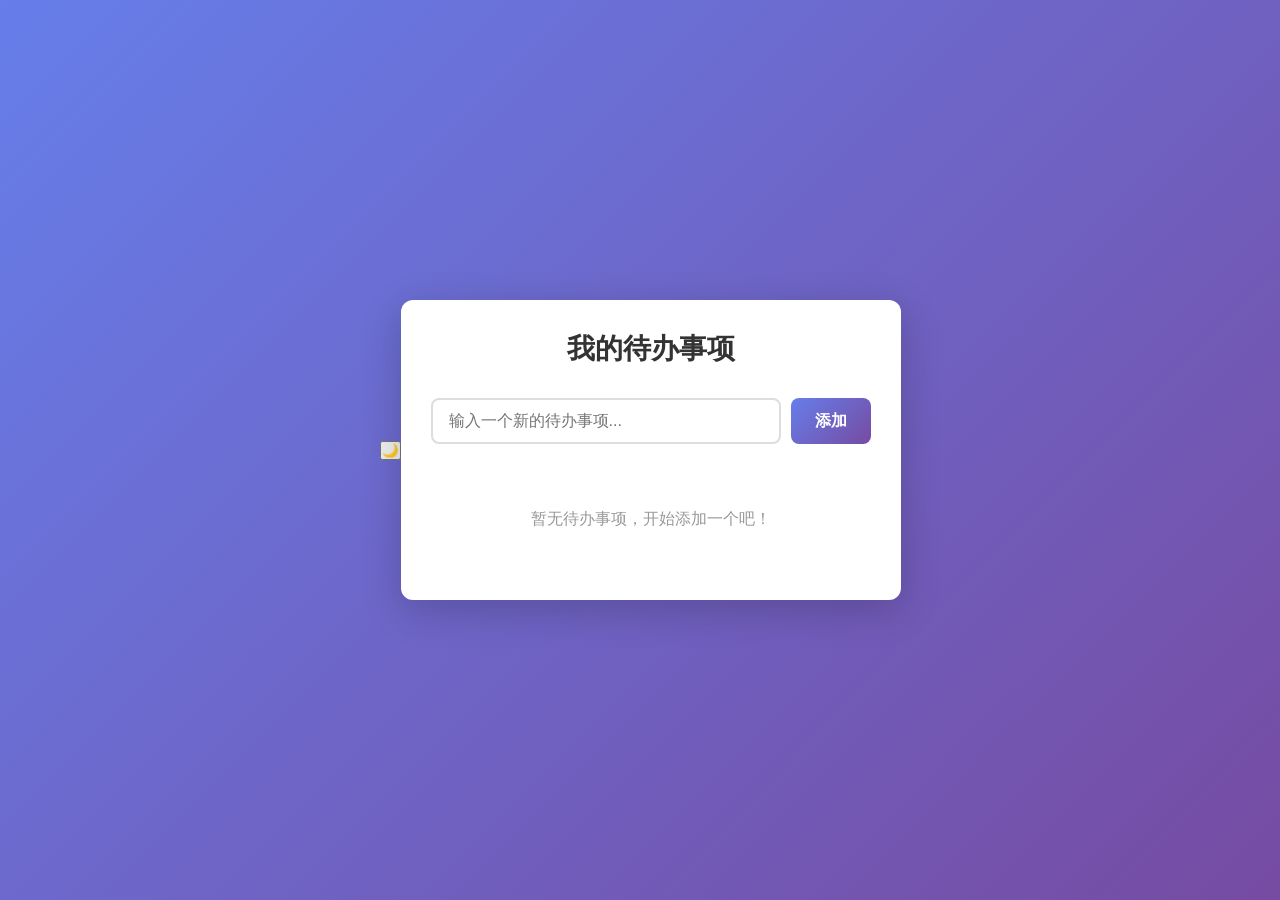
==== commit 2622ae54: "feat: 第1步创建文件" ====
--- a/index.html
+++ b/index.html
@@ -1,730 +1,36 @@
 <!DOCTYPE html>
-<html lang="en">
+<html lang="zh-CN">
 <head>
     <meta charset="UTF-8">
     <meta name="viewport" content="width=device-width, initial-scale=1.0">
-    <title>My Todo App</title>
-    <link rel="preconnect" href="https://fonts.googleapis.com">
-    <link rel="preconnect" href="https://fonts.gstatic.com" crossorigin>
-    <link href="https://fonts.googleapis.com/css2?family=Inter:wght@400;500;600;700&display=swap" rel="stylesheet">
-    <style>
-        :root {
-            --primary: #6c63ff;
-            --primary-dark: #5a52d5;
-            --primary-light: #ede9ff;
-            --danger: #ff5c7c;
-            --danger-dark: #e0486a;
-            --success: #22c55e;
-            --bg-gradient-start: #6c63ff;
-            --bg-gradient-end: #a855f7;
-            --surface: #ffffff;
-            --surface-2: #f5f3ff;
-            --surface-3: #ede9ff;
-            --text-primary: #1e1b4b;
-            --text-secondary: #6b7280;
-            --text-muted: #a0aec0;
-            --border: #e5e7eb;
-            --shadow: 0 20px 60px rgba(108, 99, 255, 0.25);
-            --radius-sm: 8px;
-            --radius-md: 14px;
-            --radius-lg: 20px;
-            --radius-xl: 28px;
-            --transition: 0.25s cubic-bezier(0.4, 0, 0.2, 1);
-        }
-
-        body.dark {
-            --primary: #818cf8;
-            --primary-dark: #6d75f0;
-            --primary-light: #1e1b4b;
-            --bg-gradient-start: #0f0e17;
-            --bg-gradient-end: #1a1040;
-            --surface: #1a1832;
-            --surface-2: #221f3d;
-            --surface-3: #2d2a4a;
-            --text-primary: #e2e8f0;
-            --text-secondary: #94a3b8;
-            --text-muted: #64748b;
-            --border: #2d2a4a;
-            --shadow: 0 20px 60px rgba(0, 0, 0, 0.5);
-        }
-
-        * {
-            margin: 0;
-            padding: 0;
-            box-sizing: border-box;
-        }
-
-        body {
-            font-family: 'Inter', 'Segoe UI', sans-serif;
-            background: linear-gradient(135deg, var(--bg-gradient-start) 0%, var(--bg-gradient-end) 100%);
-            min-height: 100vh;
-            display: flex;
-            justify-content: center;
-            align-items: flex-start;
-            padding: 40px 20px;
-            transition: background var(--transition);
-        }
-
-        /* Animated background blobs */
-        body::before,
-        body::after {
-            content: '';
-            position: fixed;
-            border-radius: 50%;
-            filter: blur(80px);
-            opacity: 0.35;
-            pointer-events: none;
-            animation: floatBlob 8s ease-in-out infinite alternate;
-        }
-
-        body::before {
-            width: 400px;
-            height: 400px;
-            background: radial-gradient(circle, #a855f7, transparent);
-            top: -100px;
-            left: -100px;
-        }
-
-        body::after {
-            width: 350px;
-            height: 350px;
-            background: radial-gradient(circle, #6c63ff, transparent);
-            bottom: -80px;
-            right: -80px;
-            animation-delay: -4s;
-        }
-
-        @keyframes floatBlob {
-            0% { transform: translate(0, 0) scale(1); }
-            100% { transform: translate(30px, 20px) scale(1.1); }
-        }
-
-        .container {
-            background: var(--surface);
-            border-radius: var(--radius-xl);
-            box-shadow: var(--shadow);
-            width: 100%;
-            max-width: 540px;
-            padding: 36px 32px;
-            position: relative;
-            transition: background var(--transition), box-shadow var(--transition);
-            animation: slideUp 0.5s cubic-bezier(0.4, 0, 0.2, 1);
-        }
-
-        @keyframes slideUp {
-            from { opacity: 0; transform: translateY(30px); }
-            to { opacity: 1; transform: translateY(0); }
-        }
-
-        /* Header */
-        .app-header {
-            display: flex;
-            align-items: center;
-            justify-content: space-between;
-            margin-bottom: 28px;
-        }
-
-        .header-left {
-            display: flex;
-            flex-direction: column;
-            gap: 2px;
-        }
-
-        h1 {
-            color: var(--text-primary);
-            font-size: 26px;
-            font-weight: 700;
-            letter-spacing: -0.5px;
-            line-height: 1.2;
-            transition: color var(--transition);
-        }
-
-        .subtitle {
-            color: var(--text-secondary);
-            font-size: 13px;
-            font-weight: 500;
-            transition: color var(--transition);
-        }
-
-        /* Theme toggle */
-        .theme-toggle {
-            background: var(--surface-2);
-            border: 1.5px solid var(--border);
-            border-radius: 50px;
-            padding: 7px 14px;
-            font-size: 13px;
-            font-weight: 600;
-            cursor: pointer;
-            color: var(--text-secondary);
-            transition: all var(--transition);
-            display: flex;
-            align-items: center;
-            gap: 5px;
-            white-space: nowrap;
-        }
-
-        .theme-toggle:hover {
-            background: var(--primary-light);
-            border-color: var(--primary);
-            color: var(--primary);
-            transform: translateY(-1px);
-        }
-
-        /* Progress bar */
-        .progress-section {
-            margin-bottom: 24px;
-        }
-
-        .progress-header {
-            display: flex;
-            justify-content: space-between;
-            align-items: center;
-            margin-bottom: 8px;
-        }
-
-        .progress-label {
-            font-size: 12px;
-            font-weight: 600;
-            color: var(--text-secondary);
-            text-transform: uppercase;
-            letter-spacing: 0.5px;
-        }
-
-        .progress-count {
-            font-size: 12px;
-            font-weight: 600;
-            color: var(--primary);
-        }
-
-        .progress-bar-track {
-            height: 6px;
-            background: var(--surface-3);
-            border-radius: 99px;
-            overflow: hidden;
-        }
-
-        .progress-bar-fill {
-            height: 100%;
-            background: linear-gradient(90deg, var(--primary), #a855f7);
-            border-radius: 99px;
-            transition: width 0.5s cubic-bezier(0.4, 0, 0.2, 1);
-            width: 0%;
-        }
-
-        /* Input area */
-        .input-container {
-            display: flex;
-            gap: 10px;
-            margin-bottom: 24px;
-        }
-
-        #todoInput {
-            flex: 1;
-            padding: 13px 18px;
-            border: 2px solid var(--border);
-            border-radius: var(--radius-md);
-            font-size: 15px;
-            font-family: 'Inter', sans-serif;
-            font-weight: 500;
-            background: var(--surface-2);
-            color: var(--text-primary);
-            transition: all var(--transition);
-        }
-
-        #todoInput::placeholder {
-            color: var(--text-muted);
-            font-weight: 400;
-        }
-
-        #todoInput:focus {
-            outline: none;
-            border-color: var(--primary);
-            background: var(--surface);
-            box-shadow: 0 0 0 4px rgba(108, 99, 255, 0.12);
-        }
-
-        #addBtn {
-            padding: 13px 22px;
-            background: linear-gradient(135deg, var(--primary), #a855f7);
-            color: white;
-            border: none;
-            border-radius: var(--radius-md);
-            font-size: 15px;
-            font-family: 'Inter', sans-serif;
-            font-weight: 700;
-            cursor: pointer;
-            transition: all var(--transition);
-            white-space: nowrap;
-            letter-spacing: 0.2px;
-        }
-
-        #addBtn:hover {
-            transform: translateY(-2px);
-            box-shadow: 0 8px 20px rgba(108, 99, 255, 0.4);
-        }
-
-        #addBtn:active {
-            transform: translateY(0) scale(0.97);
-            box-shadow: none;
-        }
-
-        /* Filter tabs */
-        .filter-tabs {
-            display: flex;
-            gap: 6px;
-            margin-bottom: 18px;
-            background: var(--surface-2);
-            border-radius: var(--radius-md);
-            padding: 5px;
-        }
-
-        .filter-tab {
-            flex: 1;
-            padding: 7px 10px;
-            border: none;
-            border-radius: var(--radius-sm);
-            font-size: 13px;
-            font-family: 'Inter', sans-serif;
-            font-weight: 600;
-            cursor: pointer;
-            color: var(--text-secondary);
-            background: transparent;
-            transition: all var(--transition);
-        }
-
-        .filter-tab.active {
-            background: var(--surface);
-            color: var(--primary);
-            box-shadow: 0 2px 8px rgba(0, 0, 0, 0.08);
-        }
-
-        .filter-tab:hover:not(.active) {
-            color: var(--text-primary);
-        }
-
-        /* Todo list */
-        #todoList {
-            list-style: none;
-            display: flex;
-            flex-direction: column;
-            gap: 10px;
-        }
-
-        .todo-item {
-            background: var(--surface-2);
-            padding: 14px 16px;
-            border-radius: var(--radius-md);
-            display: flex;
-            align-items: center;
-            gap: 12px;
-            border: 1.5px solid transparent;
-            transition: all var(--transition);
-            animation: itemEnter 0.35s cubic-bezier(0.4, 0, 0.2, 1);
-            position: relative;
-            overflow: hidden;
-        }
-
-        @keyframes itemEnter {
-            from { opacity: 0; transform: translateY(-10px) scale(0.98); }
-            to { opacity: 1; transform: translateY(0) scale(1); }
-        }
-
-        .todo-item.removing {
-            animation: itemExit 0.3s cubic-bezier(0.4, 0, 0.2, 1) forwards;
-        }
-
-        @keyframes itemExit {
-            to { opacity: 0; transform: translateX(20px) scale(0.96); max-height: 0; padding: 0; margin: 0; }
-        }
-
-        .todo-item:hover {
-            border-color: var(--primary);
-            background: var(--surface-3);
-            transform: translateX(3px);
-            box-shadow: 0 4px 16px rgba(108, 99, 255, 0.1);
-        }
-
-        .todo-item.completed {
-            opacity: 0.7;
-        }
-
-        .todo-item.completed .todo-text {
-            text-decoration: line-through;
-            color: var(--text-muted);
-        }
-
-        /* Checkbox */
-        .todo-checkbox {
-            width: 20px;
-            height: 20px;
-            border-radius: 6px;
-            border: 2px solid var(--border);
-            background: var(--surface);
-            cursor: pointer;
-            flex-shrink: 0;
-            transition: all var(--transition);
-            display: flex;
-            align-items: center;
-            justify-content: center;
-            appearance: none;
-            -webkit-appearance: none;
-        }
-
-        .todo-checkbox:checked {
-            background: linear-gradient(135deg, var(--primary), #a855f7);
-            border-color: var(--primary);
-        }
-
-        .todo-checkbox:checked::after {
-            content: '✓';
-            color: white;
-            font-size: 12px;
-            font-weight: 700;
-        }
-
-        .todo-checkbox:hover {
-            border-color: var(--primary);
-            box-shadow: 0 0 0 3px rgba(108, 99, 255, 0.15);
-        }
-
-        .todo-text {
-            color: var(--text-primary);
-            font-size: 15px;
-            font-weight: 500;
-            flex: 1;
-            word-break: break-word;
-            transition: all var(--transition);
-            line-height: 1.4;
-        }
-
-        .delete-btn {
-            background: transparent;
-            color: var(--text-muted);
-            border: none;
-            padding: 6px 8px;
-            border-radius: var(--radius-sm);
-            cursor: pointer;
-            font-size: 16px;
-            line-height: 1;
-            transition: all var(--transition);
-            flex-shrink: 0;
-            opacity: 0;
-        }
-
-        .todo-item:hover .delete-btn {
-            opacity: 1;
-        }
-
-        .delete-btn:hover {
-            background: rgba(255, 92, 124, 0.12);
-            color: var(--danger);
-            transform: scale(1.15);
-        }
-
-        /* Empty state */
-        .empty-state {
-            text-align: center;
-            padding: 48px 20px;
-            animation: fadeIn 0.4s ease;
-        }
-
-        @keyframes fadeIn {
-            from { opacity: 0; }
-            to { opacity: 1; }
-        }
-
-        .empty-state .empty-icon {
-            font-size: 52px;
-            margin-bottom: 14px;
-            display: block;
-            animation: bounce 2s ease infinite;
-        }
-
-        @keyframes bounce {
-            0%, 100% { transform: translateY(0); }
-            50% { transform: translateY(-8px); }
-        }
-
-        .empty-state p {
-            color: var(--text-muted);
-            font-size: 15px;
-            font-weight: 500;
-        }
-
-        .empty-state .empty-hint {
-            color: var(--text-muted);
-            font-size: 13px;
-            margin-top: 6px;
-            opacity: 0.7;
-        }
-
-        /* Footer actions */
-        .footer-actions {
-            margin-top: 20px;
-            display: flex;
-            justify-content: flex-end;
-        }
-
-        .clear-btn {
-            background: transparent;
-            border: none;
-            color: var(--text-muted);
-            font-size: 13px;
-            font-family: 'Inter', sans-serif;
-            font-weight: 500;
-            cursor: pointer;
-            padding: 5px 8px;
-            border-radius: var(--radius-sm);
-            transition: all var(--transition);
-        }
-
-        .clear-btn:hover {
-            color: var(--danger);
-            background: rgba(255, 92, 124, 0.08);
-        }
-
-        .clear-btn:disabled {
-            opacity: 0.3;
-            cursor: default;
-        }
-
-        .clear-btn:disabled:hover {
-            color: var(--text-muted);
-            background: transparent;
-        }
-
-        /* Validation shake */
-        @keyframes shake {
-            0%, 100% { transform: translateX(0); }
-            20%, 60% { transform: translateX(-6px); }
-            40%, 80% { transform: translateX(6px); }
-        }
-
-        .shake {
-            animation: shake 0.4s ease;
-            border-color: var(--danger) !important;
-        }
-    </style>
+    <title>待办事项应用</title>
+    <link rel="stylesheet" href="styles.css">
 </head>
 <body>
+    <button id="themeToggle" class="theme-toggle" aria-label="切换主题">🌙</button>
+
     <div class="container">
-        <header class="app-header">
-            <div class="header-left">
-                <h1>My Todos</h1>
-                <span class="subtitle" id="subtitleText">Let's get things done ✨</span>
-            </div>
-            <button class="theme-toggle" id="themeToggle">🌙 Dark</button>
-        </header>
-
-        <div class="progress-section" id="progressSection" style="display:none">
-            <div class="progress-header">
-                <span class="progress-label">Progress</span>
-                <span class="progress-count" id="progressCount">0 / 0 done</span>
-            </div>
-            <div class="progress-bar-track">
-                <div class="progress-bar-fill" id="progressFill"></div>
-            </div>
+        <h1>我的待办事项</h1>
+        
+        <div class="input-container">
+            <input 
+                type="text" 
+                id="todoInput" 
+                placeholder="输入一个新的待办事项..."
+                autocomplete="off"
+            >
+            <button id="addBtn" class="add-btn">添加</button>
         </div>
 
-        <div class="input-container">
-            <input
-                type="text"
-                id="todoInput"
-                placeholder="What needs to be done?"
-                maxlength="200"
-            >
-            <button id="addBtn">+ Add</button>
-        </div>
+        <ul id="todoList" class="todo-list">
+            <!-- 待办事项将动态插入到这里 -->
+        </ul>
 
-        <div class="filter-tabs" id="filterTabs" style="display:none">
-            <button class="filter-tab active" data-filter="all">All</button>
-            <button class="filter-tab" data-filter="active">Active</button>
-            <button class="filter-tab" data-filter="completed">Done</button>
-        </div>
-
-        <ul id="todoList"></ul>
-
-        <div class="footer-actions">
-            <button class="clear-btn" id="clearCompleted" disabled>Clear completed</button>
+        <div class="empty-state" id="emptyState">
+            <p>暂无待办事项，开始添加一个吧！</p>
         </div>
     </div>
 
-    <script>
-        const todoInput = document.getElementById('todoInput');
-        const addBtn = document.getElementById('addBtn');
-        const todoList = document.getElementById('todoList');
-        const themeToggle = document.getElementById('themeToggle');
-        const progressSection = document.getElementById('progressSection');
-        const progressFill = document.getElementById('progressFill');
-        const progressCount = document.getElementById('progressCount');
-        const filterTabs = document.getElementById('filterTabs');
-        const clearCompletedBtn = document.getElementById('clearCompleted');
-        const subtitleText = document.getElementById('subtitleText');
-
-        let currentFilter = 'all';
-
-        // Load and apply saved theme
-        if (localStorage.getItem('theme') === 'dark') {
-            document.body.classList.add('dark');
-            themeToggle.textContent = '☀️ Light';
-        }
-
-        themeToggle.addEventListener('click', () => {
-            document.body.classList.toggle('dark');
-            const isDark = document.body.classList.contains('dark');
-            themeToggle.textContent = isDark ? '☀️ Light' : '🌙 Dark';
-            localStorage.setItem('theme', isDark ? 'dark' : 'light');
-        });
-
-        // Load todos from localStorage
-        let todos = JSON.parse(localStorage.getItem('todos')) || [];
-
-        // Render todos on page load
-        renderTodos();
-
-        // Add todo on button click
-        addBtn.addEventListener('click', addTodo);
-
-        // Add todo on Enter key press
-        todoInput.addEventListener('keypress', (e) => {
-            if (e.key === 'Enter') addTodo();
-        });
-
-        // Filter tabs
-        filterTabs.addEventListener('click', (e) => {
-            const tab = e.target.closest('.filter-tab');
-            if (!tab) return;
-            document.querySelectorAll('.filter-tab').forEach(t => t.classList.remove('active'));
-            tab.classList.add('active');
-            currentFilter = tab.dataset.filter;
-            renderTodos();
-        });
-
-        // Clear completed
-        clearCompletedBtn.addEventListener('click', () => {
-            todos = todos.filter(t => !t.completed);
-            saveTodos();
-            renderTodos();
-        });
-
-        function addTodo() {
-            const todoText = todoInput.value.trim();
-
-            if (todoText === '') {
-                todoInput.classList.add('shake');
-                todoInput.addEventListener('animationend', () => todoInput.classList.remove('shake'), { once: true });
-                todoInput.focus();
-                return;
-            }
-
-            todos.unshift({
-                id: Date.now(),
-                text: todoText,
-                completed: false
-            });
-
-            saveTodos();
-            todoInput.value = '';
-            todoInput.focus();
-            renderTodos();
-        }
-
-        function toggleTodo(id) {
-            const todo = todos.find(t => t.id === id);
-            if (todo) {
-                todo.completed = !todo.completed;
-                saveTodos();
-                renderTodos();
-            }
-        }
-
-        function deleteTodo(id) {
-            const item = document.querySelector(`[data-id="${id}"]`);
-            if (item) {
-                item.classList.add('removing');
-                item.addEventListener('animationend', () => {
-                    todos = todos.filter(todo => todo.id !== id);
-                    saveTodos();
-                    renderTodos();
-                }, { once: true });
-            }
-        }
-
-        function renderTodos() {
-            todoList.innerHTML = '';
-
-            const completedCount = todos.filter(t => t.completed).length;
-            const total = todos.length;
-
-            // Update progress
-            if (total > 0) {
-                progressSection.style.display = 'block';
-                filterTabs.style.display = 'flex';
-                const pct = Math.round((completedCount / total) * 100);
-                progressFill.style.width = pct + '%';
-                progressCount.textContent = `${completedCount} / ${total} done`;
-                const remaining = total - completedCount;
-                subtitleText.textContent = remaining === 0
-                    ? 'All done! Great work 🎉'
-                    : `${remaining} task${remaining !== 1 ? 's' : ''} remaining`;
-            } else {
-                progressSection.style.display = 'none';
-                filterTabs.style.display = 'none';
-                subtitleText.textContent = "Let's get things done ✨";
-            }
-
-            // Update clear button
-            clearCompletedBtn.disabled = completedCount === 0;
-
-            // Filter todos
-            const filtered = todos.filter(todo => {
-                if (currentFilter === 'active') return !todo.completed;
-                if (currentFilter === 'completed') return todo.completed;
-                return true;
-            });
-
-            if (filtered.length === 0) {
-                const li = document.createElement('li');
-                const emptyIcon = todos.length === 0 ? '📋' : currentFilter === 'completed' ? '😊' : '✅';
-                const emptyTitle = todos.length === 0 ? 'No todos yet!' : currentFilter === 'completed' ? 'Nothing completed yet' : 'All done!';
-                const emptyHint = todos.length === 0 ? 'Add your first task above to get started.' : '';
-                li.innerHTML = `
-                    <div class="empty-state">
-                        <span class="empty-icon">${emptyIcon}</span>
-                        <p>${emptyTitle}</p>
-                        <p class="empty-hint">${emptyHint}</p>
-                    </div>
-                `;
-                todoList.appendChild(li);
-                return;
-            }
-
-            filtered.forEach(todo => {
-                const li = document.createElement('li');
-                li.className = 'todo-item' + (todo.completed ? ' completed' : '');
-                li.dataset.id = todo.id;
-                const checkbox = document.createElement('input');
-                checkbox.type = 'checkbox';
-                checkbox.className = 'todo-checkbox';
-                checkbox.checked = todo.completed;
-                checkbox.setAttribute('aria-label', 'Complete todo');
-                checkbox.addEventListener('change', () => toggleTodo(todo.id));
-                const textSpan = document.createElement('span');
-                textSpan.className = 'todo-text';
-                textSpan.textContent = todo.text;
-                const deleteBtn = document.createElement('button');
-                deleteBtn.className = 'delete-btn';
-                deleteBtn.setAttribute('aria-label', 'Delete todo');
-                deleteBtn.textContent = '✕';
-                deleteBtn.addEventListener('click', () => deleteTodo(todo.id));
-                li.append(checkbox, textSpan, deleteBtn);
-                todoList.appendChild(li);
-            });
-        }
-
-        function saveTodos() {
-            localStorage.setItem('todos', JSON.stringify(todos));
-        }
-    </script>
+    <script src="script.js"></script>
 </body>
 </html>
--- a/styles.css
+++ b/styles.css
@@ -0,0 +1,187 @@
+* {
+    margin: 0;
+    padding: 0;
+    box-sizing: border-box;
+}
+
+body {
+    font-family: 'Segoe UI', Tahoma, Geneva, Verdana, sans-serif;
+    background: linear-gradient(135deg, #667eea 0%, #764ba2 100%);
+    min-height: 100vh;
+    display: flex;
+    justify-content: center;
+    align-items: center;
+    padding: 20px;
+}
+
+.container {
+    background: white;
+    border-radius: 12px;
+    box-shadow: 0 10px 40px rgba(0, 0, 0, 0.2);
+    padding: 30px;
+    width: 100%;
+    max-width: 500px;
+}
+
+h1 {
+    color: #333;
+    text-align: center;
+    margin-bottom: 30px;
+    font-size: 28px;
+}
+
+.input-container {
+    display: flex;
+    gap: 10px;
+    margin-bottom: 25px;
+}
+
+#todoInput {
+    flex: 1;
+    padding: 12px 16px;
+    border: 2px solid #ddd;
+    border-radius: 8px;
+    font-size: 16px;
+    transition: border-color 0.3s ease;
+}
+
+#todoInput:focus {
+    outline: none;
+    border-color: #667eea;
+}
+
+.add-btn {
+    padding: 12px 24px;
+    background: linear-gradient(135deg, #667eea 0%, #764ba2 100%);
+    color: white;
+    border: none;
+    border-radius: 8px;
+    font-size: 16px;
+    font-weight: 600;
+    cursor: pointer;
+    transition: transform 0.2s ease, box-shadow 0.2s ease;
+}
+
+.add-btn:hover {
+    transform: translateY(-2px);
+    box-shadow: 0 5px 15px rgba(102, 126, 234, 0.4);
+}
+
+.add-btn:active {
+    transform: translateY(0);
+}
+
+.todo-list {
+    list-style: none;
+    margin-bottom: 20px;
+}
+
+.todo-item {
+    display: flex;
+    align-items: center;
+    gap: 12px;
+    padding: 15px;
+    background: #f8f9fa;
+    border-radius: 8px;
+    margin-bottom: 10px;
+    animation: slideIn 0.3s ease;
+    transition: background-color 0.2s ease, transform 0.2s ease;
+}
+
+@keyframes slideIn {
+    from {
+        opacity: 0;
+        transform: translateY(-10px);
+    }
+    to {
+        opacity: 1;
+        transform: translateY(0);
+    }
+}
+
+.todo-item:hover {
+    background: #eee;
+    transform: translateX(5px);
+}
+
+.todo-item.completed {
+    opacity: 0.6;
+}
+
+.todo-item.completed .todo-text {
+    text-decoration: line-through;
+    color: #999;
+}
+
+.todo-checkbox {
+    width: 20px;
+    height: 20px;
+    cursor: pointer;
+    accent-color: #667eea;
+}
+
+.todo-text {
+    flex: 1;
+    color: #333;
+    font-size: 16px;
+    word-break: break-word;
+}
+
+.delete-btn {
+    padding: 6px 12px;
+    background: #ff6b6b;
+    color: white;
+    border: none;
+    border-radius: 6px;
+    font-size: 14px;
+    cursor: pointer;
+    transition: background-color 0.2s ease, transform 0.2s ease;
+}
+
+.delete-btn:hover {
+    background: #ee5a52;
+    transform: scale(1.05);
+}
+
+.delete-btn:active {
+    transform: scale(0.95);
+}
+
+.empty-state {
+    text-align: center;
+    padding: 40px 20px;
+    color: #999;
+    font-size: 16px;
+}
+
+.empty-state.hidden {
+    display: none;
+}
+
+/* 响应式设计 */
+@media (max-width: 480px) {
+    .container {
+        padding: 20px;
+    }
+
+    h1 {
+        font-size: 24px;
+        margin-bottom: 20px;
+    }
+
+    .input-container {
+        flex-direction: column;
+    }
+
+    .add-btn {
+        width: 100%;
+    }
+
+    .todo-item {
+        flex-wrap: wrap;
+    }
+
+    .delete-btn {
+        width: 100%;
+    }
+}
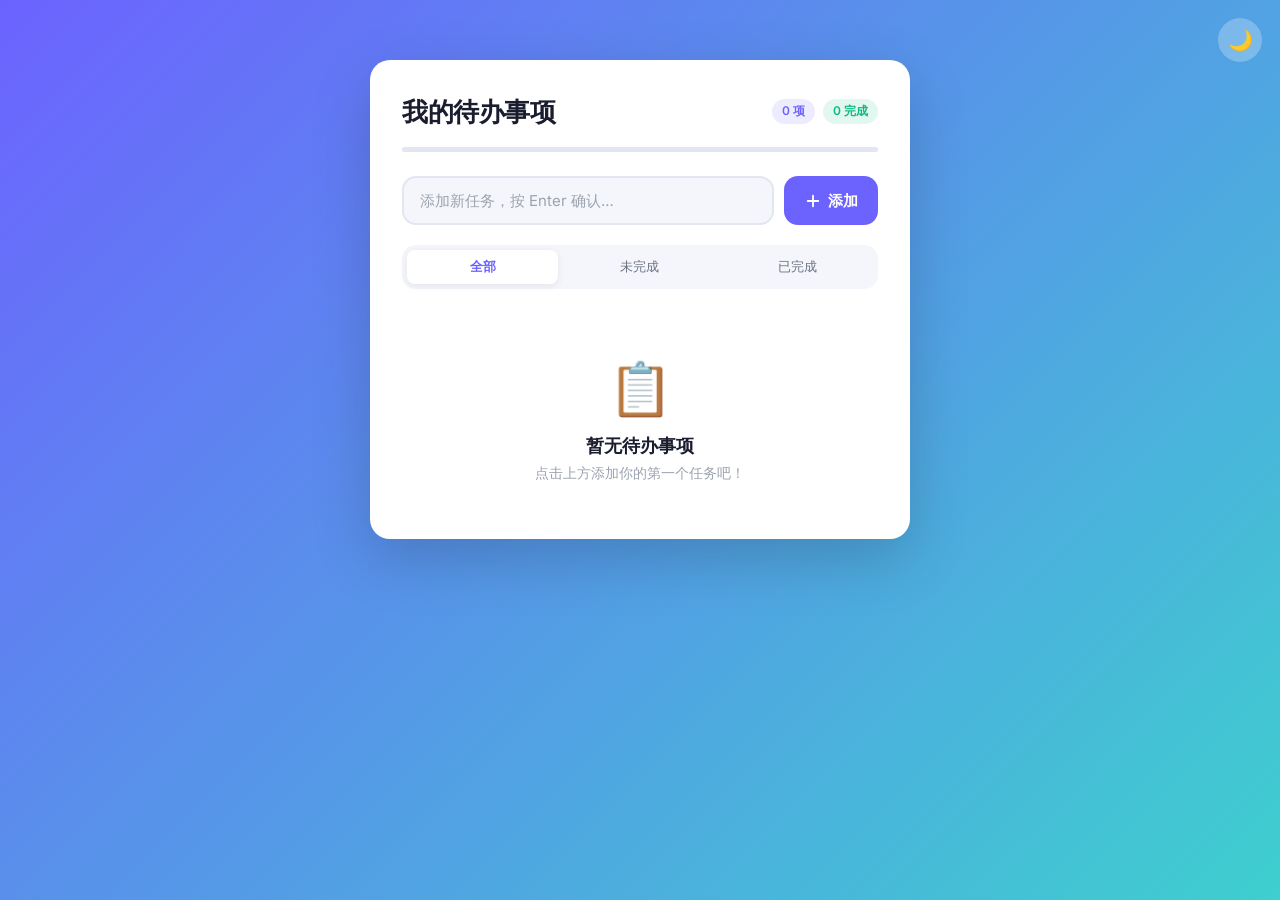
==== commit 7cdd7147: "Redesign todo app layout with modern colors, animations and UX improvements Agent-Logs-Url: https://" ====
--- a/index.html
+++ b/index.html
@@ -4,30 +4,54 @@
     <meta charset="UTF-8">
     <meta name="viewport" content="width=device-width, initial-scale=1.0">
     <title>待办事项应用</title>
+    <link rel="preconnect" href="https://fonts.googleapis.com">
+    <link rel="preconnect" href="https://fonts.gstatic.com" crossorigin>
+    <link href="https://fonts.googleapis.com/css2?family=Inter:wght@400;500;600;700&display=swap" rel="stylesheet">
     <link rel="stylesheet" href="styles.css">
 </head>
 <body>
     <button id="themeToggle" class="theme-toggle" aria-label="切换主题">🌙</button>
 
     <div class="container">
-        <h1>我的待办事项</h1>
-        
+        <header class="app-header">
+            <h1>我的待办事项</h1>
+            <div class="stats">
+                <span id="totalCount" class="stat-badge">0 项</span>
+                <span id="completedCount" class="stat-badge stat-badge--done">0 完成</span>
+            </div>
+        </header>
+
+        <div class="progress-wrap" id="progressWrap">
+            <div class="progress-bar" id="progressBar"></div>
+        </div>
+
         <div class="input-container">
             <input 
                 type="text" 
                 id="todoInput" 
-                placeholder="输入一个新的待办事项..."
+                placeholder="添加新任务，按 Enter 确认…"
                 autocomplete="off"
             >
-            <button id="addBtn" class="add-btn">添加</button>
+            <button id="addBtn" class="add-btn" aria-label="添加待办事项">
+                <svg viewBox="0 0 24 24" fill="none" stroke="currentColor" stroke-width="2.5" stroke-linecap="round" stroke-linejoin="round" aria-hidden="true"><line x1="12" y1="5" x2="12" y2="19"/><line x1="5" y1="12" x2="19" y2="12"/></svg>
+                添加
+            </button>
+        </div>
+
+        <div class="filter-bar">
+            <button class="filter-btn active" data-filter="all">全部</button>
+            <button class="filter-btn" data-filter="active">未完成</button>
+            <button class="filter-btn" data-filter="completed">已完成</button>
         </div>
 
         <ul id="todoList" class="todo-list">
             <!-- 待办事项将动态插入到这里 -->
         </ul>
 
-        <div class="empty-state" id="emptyState">
-            <p>暂无待办事项，开始添加一个吧！</p>
+        <div class="empty-state hidden" id="emptyState">
+            <div class="empty-icon">📋</div>
+            <p class="empty-title">暂无待办事项</p>
+            <p class="empty-subtitle">点击上方添加你的第一个任务吧！</p>
         </div>
     </div>
 
--- a/styles.css
+++ b/styles.css
@@ -1,173 +1,470 @@
-* {
+/* ── CSS Custom Properties ─────────────────────────────────────── */
+:root {
+    --bg-from: #6c63ff;
+    --bg-to: #3ecfcf;
+    --surface: #ffffff;
+    --surface-alt: #f4f6fb;
+    --surface-hover: #eef0f7;
+    --border: #e2e6f0;
+    --text-primary: #1a1d2e;
+    --text-secondary: #6b7280;
+    --text-muted: #9ca3af;
+    --accent: #6c63ff;
+    --accent-light: rgba(108, 99, 255, 0.12);
+    --accent-hover: #574fd6;
+    --danger: #f43f5e;
+    --danger-hover: #e11d48;
+    --success: #10b981;
+    --radius-sm: 8px;
+    --radius-md: 14px;
+    --radius-lg: 20px;
+    --shadow-sm: 0 2px 8px rgba(0, 0, 0, 0.07);
+    --shadow-md: 0 8px 30px rgba(0, 0, 0, 0.12);
+    --shadow-lg: 0 20px 60px rgba(0, 0, 0, 0.18);
+    --transition: 0.22s cubic-bezier(0.4, 0, 0.2, 1);
+}
+
+[data-theme="dark"] {
+    --surface: #1e2030;
+    --surface-alt: #252840;
+    --surface-hover: #2d3050;
+    --border: #383b55;
+    --text-primary: #e8eaf6;
+    --text-secondary: #9fa3c8;
+    --text-muted: #6b6f8e;
+    --accent-light: rgba(108, 99, 255, 0.2);
+    --shadow-md: 0 8px 30px rgba(0, 0, 0, 0.4);
+    --shadow-lg: 0 20px 60px rgba(0, 0, 0, 0.5);
+}
+
+/* ── Reset ─────────────────────────────────────────────────────── */
+*, *::before, *::after {
     margin: 0;
     padding: 0;
     box-sizing: border-box;
 }
 
+/* ── Base ──────────────────────────────────────────────────────── */
 body {
-    font-family: 'Segoe UI', Tahoma, Geneva, Verdana, sans-serif;
-    background: linear-gradient(135deg, #667eea 0%, #764ba2 100%);
+    font-family: 'Inter', 'Segoe UI', system-ui, sans-serif;
+    background: linear-gradient(135deg, var(--bg-from) 0%, var(--bg-to) 100%);
     min-height: 100vh;
     display: flex;
     justify-content: center;
+    align-items: flex-start;
+    padding: 40px 16px 60px;
+    transition: background var(--transition);
+}
+
+/* ── Theme Toggle ──────────────────────────────────────────────── */
+.theme-toggle {
+    position: fixed;
+    top: 18px;
+    right: 18px;
+    width: 44px;
+    height: 44px;
+    border: none;
+    border-radius: 50%;
+    background: rgba(255, 255, 255, 0.25);
+    backdrop-filter: blur(8px);
+    font-size: 20px;
+    cursor: pointer;
+    z-index: 100;
+    transition: background var(--transition), transform var(--transition);
+    display: flex;
     align-items: center;
-    padding: 20px;
-}
-
+    justify-content: center;
+}
+
+.theme-toggle:hover {
+    background: rgba(255, 255, 255, 0.4);
+    transform: rotate(20deg) scale(1.1);
+}
+
+/* ── Container ─────────────────────────────────────────────────── */
 .container {
-    background: white;
-    border-radius: 12px;
-    box-shadow: 0 10px 40px rgba(0, 0, 0, 0.2);
-    padding: 30px;
+    background: var(--surface);
+    border-radius: var(--radius-lg);
+    box-shadow: var(--shadow-lg);
+    padding: 36px 32px 32px;
     width: 100%;
-    max-width: 500px;
+    max-width: 540px;
+    margin-top: 20px;
+    transition: background var(--transition), box-shadow var(--transition);
+    animation: containerIn 0.5s cubic-bezier(0.34, 1.56, 0.64, 1) both;
+}
+
+@keyframes containerIn {
+    from { opacity: 0; transform: translateY(30px) scale(0.97); }
+    to   { opacity: 1; transform: translateY(0)   scale(1); }
+}
+
+/* ── Header ────────────────────────────────────────────────────── */
+.app-header {
+    display: flex;
+    align-items: center;
+    justify-content: space-between;
+    margin-bottom: 20px;
+    gap: 12px;
 }
 
 h1 {
-    color: #333;
-    text-align: center;
-    margin-bottom: 30px;
-    font-size: 28px;
-}
-
+    color: var(--text-primary);
+    font-size: 26px;
+    font-weight: 700;
+    letter-spacing: -0.5px;
+    line-height: 1.2;
+}
+
+.stats {
+    display: flex;
+    gap: 8px;
+    flex-shrink: 0;
+}
+
+.stat-badge {
+    font-size: 12px;
+    font-weight: 600;
+    padding: 4px 10px;
+    border-radius: 20px;
+    background: var(--accent-light);
+    color: var(--accent);
+    white-space: nowrap;
+    transition: background var(--transition), color var(--transition);
+}
+
+.stat-badge--done {
+    background: rgba(16, 185, 129, 0.12);
+    color: var(--success);
+}
+
+/* ── Progress Bar ──────────────────────────────────────────────── */
+.progress-wrap {
+    height: 5px;
+    background: var(--border);
+    border-radius: 99px;
+    margin-bottom: 24px;
+    overflow: hidden;
+}
+
+.progress-bar {
+    height: 100%;
+    background: linear-gradient(90deg, var(--accent), var(--bg-to));
+    border-radius: 99px;
+    width: 0%;
+    transition: width 0.4s cubic-bezier(0.4, 0, 0.2, 1);
+}
+
+/* ── Input ─────────────────────────────────────────────────────── */
 .input-container {
     display: flex;
     gap: 10px;
-    margin-bottom: 25px;
+    margin-bottom: 20px;
 }
 
 #todoInput {
     flex: 1;
-    padding: 12px 16px;
-    border: 2px solid #ddd;
-    border-radius: 8px;
-    font-size: 16px;
-    transition: border-color 0.3s ease;
+    padding: 13px 16px;
+    border: 2px solid var(--border);
+    border-radius: var(--radius-md);
+    font-size: 15px;
+    font-family: inherit;
+    background: var(--surface-alt);
+    color: var(--text-primary);
+    transition: border-color var(--transition), background var(--transition), box-shadow var(--transition);
+}
+
+#todoInput::placeholder {
+    color: var(--text-muted);
 }
 
 #todoInput:focus {
     outline: none;
-    border-color: #667eea;
+    border-color: var(--accent);
+    background: var(--surface);
+    box-shadow: 0 0 0 4px var(--accent-light);
 }
 
 .add-btn {
-    padding: 12px 24px;
-    background: linear-gradient(135deg, #667eea 0%, #764ba2 100%);
-    color: white;
+    display: flex;
+    align-items: center;
+    gap: 6px;
+    padding: 13px 20px;
+    background: var(--accent);
+    color: #fff;
     border: none;
-    border-radius: 8px;
-    font-size: 16px;
+    border-radius: var(--radius-md);
+    font-size: 15px;
     font-weight: 600;
+    font-family: inherit;
     cursor: pointer;
-    transition: transform 0.2s ease, box-shadow 0.2s ease;
+    white-space: nowrap;
+    transition: background var(--transition), transform var(--transition), box-shadow var(--transition);
+}
+
+.add-btn svg {
+    width: 18px;
+    height: 18px;
 }
 
 .add-btn:hover {
+    background: var(--accent-hover);
     transform: translateY(-2px);
-    box-shadow: 0 5px 15px rgba(102, 126, 234, 0.4);
+    box-shadow: 0 6px 20px rgba(108, 99, 255, 0.4);
 }
 
 .add-btn:active {
     transform: translateY(0);
-}
-
+    box-shadow: none;
+}
+
+/* ── Filter Bar ────────────────────────────────────────────────── */
+.filter-bar {
+    display: flex;
+    gap: 6px;
+    margin-bottom: 20px;
+    background: var(--surface-alt);
+    padding: 5px;
+    border-radius: var(--radius-md);
+}
+
+.filter-btn {
+    flex: 1;
+    padding: 8px 10px;
+    border: none;
+    border-radius: var(--radius-sm);
+    font-size: 13px;
+    font-weight: 500;
+    font-family: inherit;
+    color: var(--text-secondary);
+    background: transparent;
+    cursor: pointer;
+    transition: background var(--transition), color var(--transition);
+}
+
+.filter-btn:hover {
+    background: var(--surface-hover);
+    color: var(--text-primary);
+}
+
+.filter-btn.active {
+    background: var(--surface);
+    color: var(--accent);
+    font-weight: 600;
+    box-shadow: var(--shadow-sm);
+}
+
+/* ── Todo List ─────────────────────────────────────────────────── */
 .todo-list {
     list-style: none;
-    margin-bottom: 20px;
-}
-
+}
+
+/* ── Todo Item ─────────────────────────────────────────────────── */
 .todo-item {
     display: flex;
     align-items: center;
     gap: 12px;
-    padding: 15px;
-    background: #f8f9fa;
-    border-radius: 8px;
+    padding: 14px 16px;
+    background: var(--surface-alt);
+    border-radius: var(--radius-md);
     margin-bottom: 10px;
-    animation: slideIn 0.3s ease;
-    transition: background-color 0.2s ease, transform 0.2s ease;
+    border: 1.5px solid transparent;
+    animation: slideIn 0.3s cubic-bezier(0.34, 1.56, 0.64, 1) both;
+    transition: background var(--transition), border-color var(--transition), transform var(--transition), box-shadow var(--transition);
 }
 
 @keyframes slideIn {
-    from {
+    from { opacity: 0; transform: translateX(-18px) scale(0.97); }
+    to   { opacity: 1; transform: translateX(0)     scale(1); }
+}
+
+.todo-item:hover {
+    background: var(--surface-hover);
+    border-color: var(--accent-light);
+    box-shadow: var(--shadow-sm);
+    transform: translateX(3px);
+}
+
+.todo-item.removing {
+    animation: slideOut 0.3s cubic-bezier(0.4, 0, 0.6, 1) forwards;
+}
+
+@keyframes slideOut {
+    to {
         opacity: 0;
-        transform: translateY(-10px);
-    }
-    to {
-        opacity: 1;
-        transform: translateY(0);
-    }
-}
-
-.todo-item:hover {
-    background: #eee;
-    transform: translateX(5px);
+        transform: translateX(20px) scale(0.95);
+        max-height: 0;
+        padding-top: 0;
+        padding-bottom: 0;
+        margin-bottom: 0;
+    }
 }
 
 .todo-item.completed {
-    opacity: 0.6;
+    opacity: 0.65;
 }
 
 .todo-item.completed .todo-text {
     text-decoration: line-through;
-    color: #999;
-}
-
+    color: var(--text-muted);
+}
+
+/* ── Custom Checkbox ───────────────────────────────────────────── */
 .todo-checkbox {
-    width: 20px;
-    height: 20px;
+    appearance: none;
+    -webkit-appearance: none;
+    width: 22px;
+    height: 22px;
+    border: 2px solid var(--border);
+    border-radius: 6px;
     cursor: pointer;
-    accent-color: #667eea;
-}
-
+    flex-shrink: 0;
+    position: relative;
+    background: var(--surface);
+    transition: border-color var(--transition), background var(--transition);
+}
+
+.todo-checkbox::after {
+    content: '';
+    position: absolute;
+    inset: 3px;
+    border-radius: 3px;
+    background: var(--accent);
+    opacity: 0;
+    transform: scale(0);
+    transition: opacity var(--transition), transform 0.2s cubic-bezier(0.34, 1.56, 0.64, 1);
+}
+
+.todo-checkbox:checked {
+    border-color: var(--accent);
+    background: var(--accent-light);
+}
+
+.todo-checkbox:checked::after {
+    opacity: 1;
+    transform: scale(1);
+    /* checkmark */
+    background: transparent;
+    border: 2.5px solid var(--accent);
+    border-top: none;
+    border-right: none;
+    inset: auto;
+    width: 11px;
+    height: 7px;
+    top: 4px;
+    left: 3px;
+    border-radius: 0;
+    transform: rotate(-45deg) scale(1);
+}
+
+.todo-checkbox:focus-visible {
+    outline: 3px solid var(--accent);
+    outline-offset: 2px;
+}
+
+/* ── Todo Text ─────────────────────────────────────────────────── */
 .todo-text {
     flex: 1;
-    color: #333;
+    color: var(--text-primary);
+    font-size: 15px;
+    line-height: 1.45;
+    word-break: break-word;
+    transition: color var(--transition);
+}
+
+/* ── Delete Button ─────────────────────────────────────────────── */
+.delete-btn {
+    display: flex;
+    align-items: center;
+    justify-content: center;
+    width: 32px;
+    height: 32px;
+    flex-shrink: 0;
+    background: transparent;
+    color: var(--text-muted);
+    border: none;
+    border-radius: var(--radius-sm);
     font-size: 16px;
-    word-break: break-word;
-}
-
-.delete-btn {
-    padding: 6px 12px;
-    background: #ff6b6b;
-    color: white;
-    border: none;
-    border-radius: 6px;
-    font-size: 14px;
     cursor: pointer;
-    transition: background-color 0.2s ease, transform 0.2s ease;
+    opacity: 0;
+    transition: background var(--transition), color var(--transition), opacity var(--transition), transform var(--transition);
+}
+
+.todo-item:hover .delete-btn {
+    opacity: 1;
 }
 
 .delete-btn:hover {
-    background: #ee5a52;
-    transform: scale(1.05);
+    background: rgba(244, 63, 94, 0.12);
+    color: var(--danger);
+    transform: scale(1.1);
 }
 
 .delete-btn:active {
     transform: scale(0.95);
 }
 
+/* ── Empty State ───────────────────────────────────────────────── */
 .empty-state {
     text-align: center;
-    padding: 40px 20px;
-    color: #999;
-    font-size: 16px;
+    padding: 48px 20px 24px;
 }
 
 .empty-state.hidden {
     display: none;
 }
 
-/* 响应式设计 */
+.empty-icon {
+    font-size: 52px;
+    margin-bottom: 14px;
+    animation: float 3s ease-in-out infinite;
+}
+
+@keyframes float {
+    0%, 100% { transform: translateY(0); }
+    50%       { transform: translateY(-8px); }
+}
+
+.empty-title {
+    font-size: 18px;
+    font-weight: 600;
+    color: var(--text-primary);
+    margin-bottom: 6px;
+}
+
+.empty-subtitle {
+    font-size: 14px;
+    color: var(--text-muted);
+}
+
+#todoInput.shake {
+    animation: shake 0.35s cubic-bezier(0.36, 0.07, 0.19, 0.97) both;
+    border-color: var(--danger) !important;
+}
+
+@keyframes shake {
+    0%, 100% { transform: translateX(0); }
+    20%       { transform: translateX(-6px); }
+    40%       { transform: translateX(6px); }
+    60%       { transform: translateX(-4px); }
+    80%       { transform: translateX(4px); }
+}
+
+/* ── Responsive ────────────────────────────────────────────────── */
 @media (max-width: 480px) {
+    body {
+        padding: 20px 12px 40px;
+        align-items: flex-start;
+    }
+
     .container {
-        padding: 20px;
-    }
-
-    h1 {
-        font-size: 24px;
-        margin-bottom: 20px;
-    }
+        padding: 24px 20px 20px;
+        margin-top: 8px;
+    }
+
+    h1 { font-size: 22px; }
+
+    .app-header { flex-wrap: wrap; }
 
     .input-container {
         flex-direction: column;
@@ -175,13 +472,10 @@
 
     .add-btn {
         width: 100%;
-    }
-
-    .todo-item {
-        flex-wrap: wrap;
+        justify-content: center;
     }
 
     .delete-btn {
-        width: 100%;
-    }
-}
+        opacity: 1;
+    }
+}
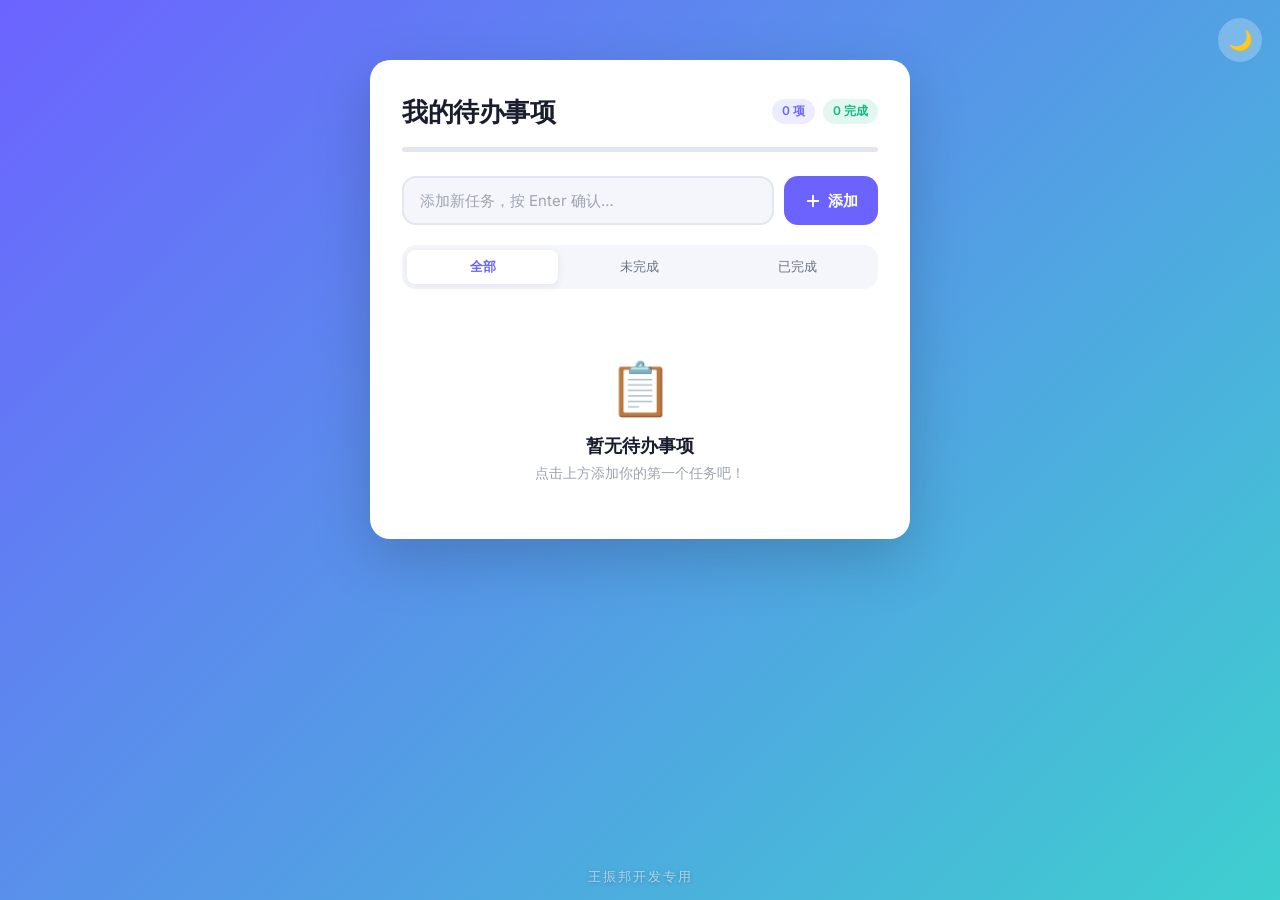
==== commit 5e7d05a1: "feat: 代码优化完成" ====
--- a/index.html
+++ b/index.html
@@ -55,6 +55,9 @@
         </div>
     </div>
 
+    <div class="watermark">王振邦开发专用</div>
+    <div id="starContainer" class="star-container" aria-hidden="true"></div>
+
     <script src="script.js"></script>
 </body>
 </html>
--- a/styles.css
+++ b/styles.css
@@ -450,6 +450,47 @@
     80%       { transform: translateX(4px); }
 }
 
+/* ── Watermark ─────────────────────────────────────────────────── */
+.watermark {
+    position: fixed;
+    bottom: 14px;
+    left: 50%;
+    transform: translateX(-50%);
+    font-size: 13px;
+    font-weight: 500;
+    color: rgba(255, 255, 255, 0.55);
+    letter-spacing: 2px;
+    pointer-events: none;
+    user-select: none;
+    z-index: 10;
+    white-space: nowrap;
+    text-shadow: 0 1px 4px rgba(0, 0, 0, 0.25);
+}
+
+/* ── Star Animation ────────────────────────────────────────────── */
+.star-container {
+    position: fixed;
+    inset: 0;
+    pointer-events: none;
+    overflow: hidden;
+    z-index: 0;
+}
+
+.star {
+    position: absolute;
+    color: #fff;
+    opacity: 0;
+    pointer-events: none;
+    animation: shootStar linear forwards;
+}
+
+@keyframes shootStar {
+    0%   { opacity: 0;   transform: translateX(0)      translateY(0)      scale(0.6); }
+    10%  { opacity: 0.9; }
+    80%  { opacity: 0.7; }
+    100% { opacity: 0;   transform: translateX(var(--dx)) translateY(var(--dy)) scale(1); }
+}
+
 /* ── Responsive ────────────────────────────────────────────────── */
 @media (max-width: 480px) {
     body {
